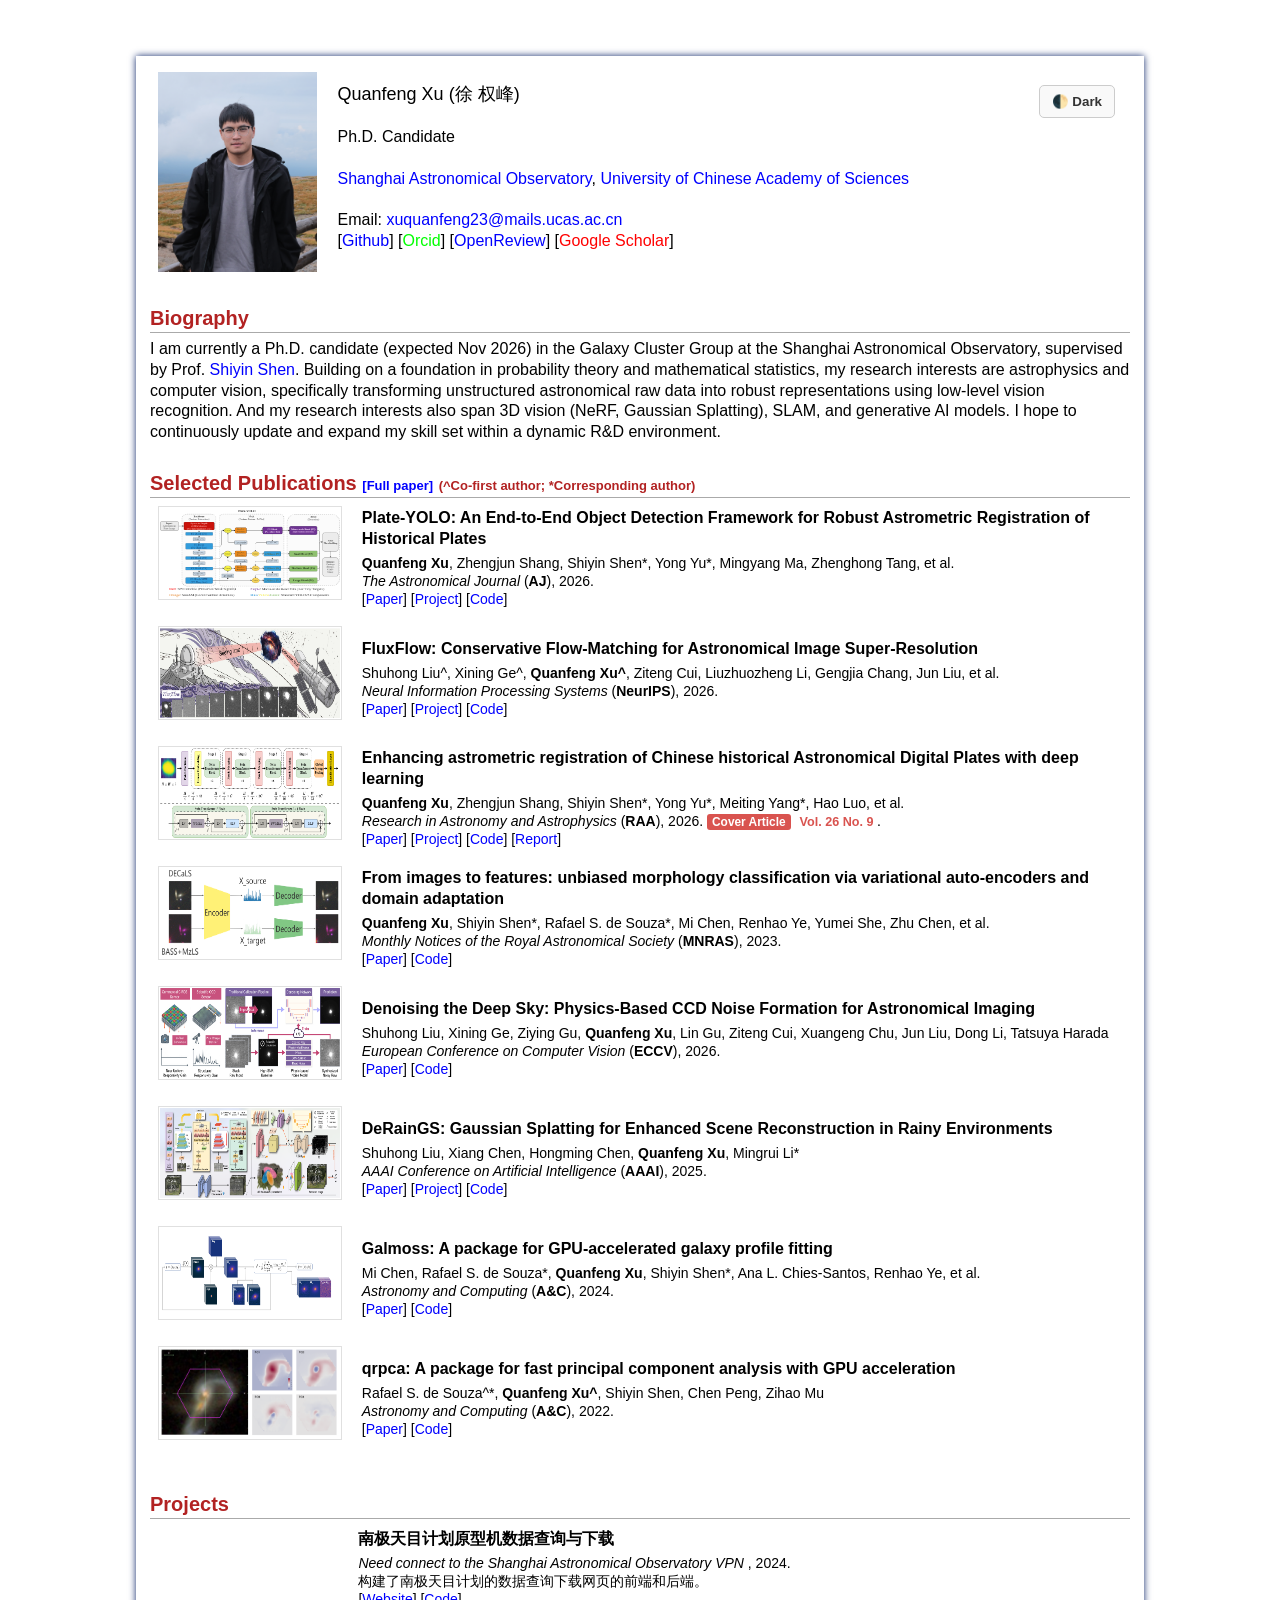
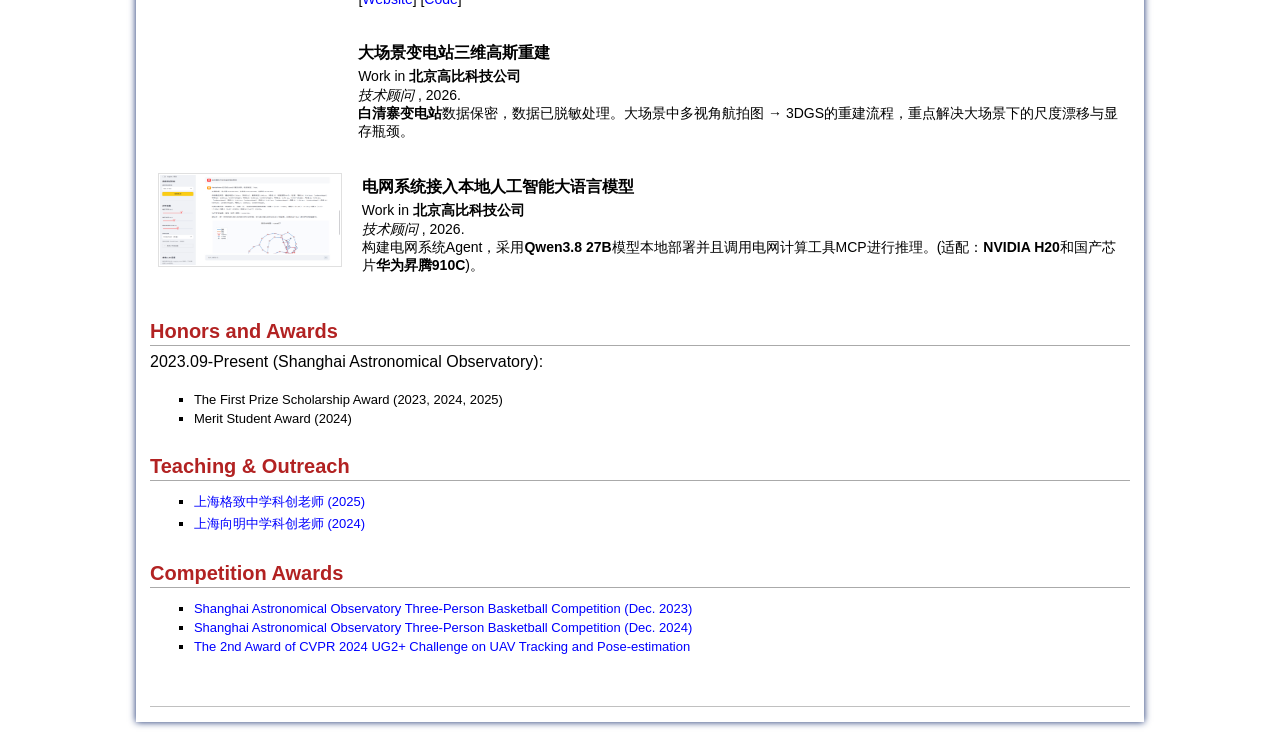
==== index.html @ 3c936a5b "Update index.html" ====
<!DOCTYPE html PUBLIC "-//W3C//DTD XHTML 1.1//EN" "http://www.w3.org/TR/xhtml11/DTD/xhtml11.dtd">
<html xmlns="http://www.w3.org/1999/xhtml" xml:lang="en">
<head>
<meta name="generator" content="jemdoc, see http://jemdoc.jaboc.net/" />
<meta http-equiv="Content-Type" content="text/html;charset=utf-8" />
<link rel="stylesheet" href="jemdoc.css" type="text/css" />

<title>Quanfeng Xu - Homepage</title>

</head>
<body>
<a id="home" class="anchor"></a>
<div id="container"> 
<div class="container">
<div class="table-wrapper">
<button id="theme-toggle" class="theme-btn">🌓 Dark</button>
<table class="imgtable">
<tr>
<td> <a href="./"><img src="./figs/xuquanfeng.jpg" alt="" height="200px" /></a>&nbsp;</td>
<td align="left">
<p>
<font size="4">Quanfeng Xu (徐 权峰)</font><br />
<br />
Ph.D. Candidate<br />
<br />
<a href="http://www.shao.ac.cn/" target="_blank">Shanghai Astronomical Observatory</a>, <a href="https://english.ucas.ac.cn/" target="_blank">University of Chinese Academy of Sciences</a><br />
<br />
Email: <a href="mailto:xuquanfeng23@mails.ucas.ac.cn">xuquanfeng23@mails.ucas.ac.cn</a>
<br />
[<a href="https://github.com/xuquanfeng" target="_blank">Github</a>]
[<a class="p2" href="https://orcid.org/0000-0002-9572-6212" target="_blank">Orcid</a>]
[<a href="https://openreview.net/profile?id=%7EQuanfeng_Xu1" target="_blank">OpenReview</a>]
[<a class="p1" href="https://scholar.google.com/citations?hl=en&user=d8b75N8AAAAJ" target="_blank">Google Scholar</a>]
</p>
</td>
</tr></table>
</div>

<h2>Biography</h2>
<p> I am currently a Ph.D. candidate (expected Nov 2026) in the Galaxy Cluster Group at the Shanghai Astronomical Observatory, 
    supervised by Prof. <a href="http://202.127.29.3/~shen/wiki/index.php/About_Me" target="_blank">Shiyin Shen</a>.
    <!-- I received my M.S. degree from College of Probability theory and mathematical statistics, Yunnan Minzu University, in 2023. -->
    <!-- Before that, I received my Bachelor degree from the College of Mathematics and applied mathematics, Zhejiang International Studies University, -->
    <!-- in 2020.  -->
    Building on a foundation in probability theory and mathematical statistics, my research interests are astrophysics and computer vision, 
    specifically transforming unstructured astronomical raw data into robust representations using low-level vision recognition. 
    And my research interests also span 3D vision (NeRF, Gaussian Splatting), SLAM, and generative AI models. 
    I hope to continuously update and expand my skill set within a dynamic R&D environment.
  </p>

<!-- Project -->
<a id="publications" class="anchor"></a>

<!-- <h2>Selected Publications -->
<h2>Selected Publications
    <font style="color:Black" size="2"><a href="https://orcid.org/0000-0002-9572-6212">[Full paper]</a></font>
    <font size="2">(^Co-first author; *Corresponding author)</font>
</h2>

<table class="imgtable">

<tr>
<td><img class="proj_thumb" src="./figs/AJ_Plates_2026.png" alt="" height="90px" width="180px" />&nbsp;</td>
<td>
<p class="pub_title">Plate-YOLO: An End-to-End Object Detection Framework for Robust Astrometric Registration of Historical Plates</p>
<p class="pub_author"><b>Quanfeng Xu</b>, Zhengjun Shang, Shiyin Shen*, Yong Yu*, Mingyang Ma, Zhenghong Tang, et al.<br>
<i>The Astronomical Journal</i> (<b>AJ</b>), 2026.<br>
[<a href="https://arxiv.org/abs/2610.25677" target="_blank">Paper</a>]
[<a href="https://xuquanfeng.github.io/Plate-YOLO/" target="_blank">Project</a>]
[<a href= "https://github.com/xuquanfeng/Plate_YOLO" target="_blank">Code</a>]
</p> </td>
</tr>

<tr>
<td><img class="proj_thumb" src="./figs/2026_Nips_FluxFlow.jpg" alt="" height="90px" width="180px" />&nbsp;</td>
<td>
<p class="pub_title">FluxFlow: Conservative Flow-Matching for Astronomical Image Super-Resolution</p>
<p class="pub_author">Shuhong Liu^, Xining Ge^, <b>Quanfeng Xu^</b>, Ziteng Cui, Liuzhuozheng Li, Gengjia Chang, Jun Liu, et al.<br>
<i>Neural Information Processing Systems </i>(<b>NeurIPS</b>), 2026.<br>
[<a href="http://arxiv.org/abs/2605.03749" target="_blank">Paper</a>]
[<a href="https://i2wm.github.io/fluxflow/" target="_blank">Project</a>]
[<a href="https://github.com/I2WM/FluxFlow" target="_blank">Code</a>]
</p> </td>
</tr>

<tr>
<td><img class="proj_thumb" src="./figs/RAA_Plates_2026.png" alt="" height="90px" width="180px" />&nbsp;</td>
<td>
<p class="pub_title">Enhancing astrometric registration of Chinese historical Astronomical Digital Plates with deep learning</p>
<p class="pub_author"><b>Quanfeng Xu</b>, Zhengjun Shang, Shiyin Shen*, Yong Yu*, Meiting Yang*, Hao Luo, et al.<br>
<i>Research in Astronomy and Astrophysics</i> (<b>RAA</b>), 2026.
<span style="background-color: #d9534f; color: #ffffff; padding: 1px 5px; border-radius: 3px; font-size: 0.85em; font-weight: bold; margin: 0 5px 0 0;">Cover Article</span> <span style="color: #d9534f; font-weight: bold; font-size: 0.9em;">Vol. 26 No. 9 </span>.<br>
[<a href="https://doi.org/10.1088/1674-4527/ae5f6a" target="_blank">Paper</a>]
[<a href="https://xuquanfeng.github.io/AI_Plate/" target="_blank">Project</a>]
[<a href= "https://github.com/xuquanfeng/Classification_Plate" target="_blank">Code</a>]
[<a href= "https://mp.weixin.qq.com/s/RQTmfDMoxmHiUNL55r5iyg?scene=1" target="_blank">Report</a>]
</p> </td>
</tr>

<tr>
<td><img class="proj_thumb" src="./figs/MNRAS_VAE_2023.png" alt="" height="90px" width="180px"/>&nbsp;</td>
<td>
<p class="pub_title">From images to features: unbiased morphology classification via variational auto-encoders and domain adaptation </p>
<p class="pub_author"><b>Quanfeng Xu</b>, Shiyin Shen*, Rafael S. de Souza*, Mi Chen, Renhao Ye, Yumei She, Zhu Chen, et al.<br>
    <i>Monthly Notices of the Royal Astronomical Society </i>(<b>MNRAS</b>), 2023.<br>
[<a href= "https://doi.org/10.1093/mnras/stad3181" target="_blank">Paper</a>] 
[<a href= "https://github.com/xuquanfeng/Galaxy_VAE" target="_blank">Code</a>] 
</p> </td>
</tr>

<tr>
<td><img class="proj_thumb" src="./figs/2026_ECCV_Denoising.png" alt="" height="90px" width="180px" />&nbsp;</td>
<td>
<p class="pub_title">Denoising the Deep Sky: Physics-Based CCD Noise Formation for Astronomical Imaging</p>
<p class="pub_author">Shuhong Liu, Xining Ge, Ziying Gu, <b>Quanfeng Xu</b>, Lin Gu, Ziteng Cui, Xuangeng Chu, Jun Liu, Dong Li, Tatsuya Harada<br>
<i>European Conference on Computer Vision </i>(<b>ECCV</b>), 2026.<br>
[<a href="http://doi.org/10.1007/978-3-032-37324-3_30" target="_blank">Paper</a>]
[<a href= "https://github.com/ShuhongLL/Denoising-Deep-Sky" target="_blank">Code</a>]
</p> </td>
</tr>

<tr>
<td><img class="proj_thumb" src="./figs/DerainGS.png" alt="" height="90px" width="180px" />&nbsp;</td>
<td>
<p class="pub_title">DeRainGS: Gaussian Splatting for Enhanced Scene Reconstruction in Rainy Environments</p>
<p class="pub_author">Shuhong Liu, Xiang Chen, Hongming Chen, <b>Quanfeng Xu</b>, Mingrui Li*<br>
<i>AAAI Conference on Artificial Intelligence</i> (<b>AAAI</b>), 2025.<br>
[<a href="https://doi.org/10.1609/aaai.v39i5.32592" target="_blank">Paper</a>]
[<a href="https://deraings.github.io/" target="_blank">Project</a>]
[<a href="https://github.com/ShuhongLL/DeRainGS" target="_blank">Code</a>]
</p> </td>
</tr>

<tr>
<td><img class="proj_thumb" src="./figs/GalMoss.png" alt="" height="90px" width="180px"/>&nbsp;</td>
<td>
    <p class="pub_title">Galmoss: A package for GPU-accelerated galaxy profile fitting </p>
    <p class="pub_author"> Mi Chen, Rafael S. de Souza*, <b>Quanfeng Xu</b>, Shiyin Shen*, Ana L. Chies-Santos, Renhao Ye, et al.<br>
    <i>Astronomy and Computing </i>(<b>A&C</b>), 2024.<br> 
[<a href= "https://doi.org/10.1016/j.ascom.2024.100825" target="_blank">Paper</a>] 
[<a href= "https://github.com/Chenmi0619/GALMoss" target="_blank">Code</a>] 
</p> </td>
</tr>

<tr>
<td><img class="proj_thumb" src="./figs/QRPCA_2022.png" alt="" height="90px" width="180px"/>&nbsp;</td>
<td>
<p class="pub_title">qrpca: A package for fast principal component analysis with GPU acceleration </p>
<p class="pub_author"> Rafael S. de Souza^*, <b>Quanfeng Xu^</b>, Shiyin Shen, Chen Peng, Zihao Mu<br>
    <i>Astronomy and Computing </i>(<b>A&C</b>), 2022.<br>
[<a href= "https://doi.org/10.1016/j.ascom.2022.100633" target="_blank">Paper</a>] 
[<a href= "https://github.com/xuquanfeng/qrpca" target="_blank">Code</a>] 
</p> </td>
</tr>

<!-- <tr>
<td><img class="proj_thumb" src="./figs/SPIE_2023.jpg" alt="" height="90px" width="180px"/>&nbsp;</td>
<td>
<p class="pub_title">Unsupervised multi-branch Capsule for Hyperspectral and LiDAR classification </p>
<p class="pub_author"><b>Quanfeng Xu</b>, Yi Tang*, Yumei She<br>
    <i>Ninth Symposium on Novel Photoelectronic Detection Technology and Applications </i>(<b>NDTA2022</b>,<b>SPIE</b>), 2023.<br>
[<a href= "https://doi.org/10.1117/12.2662922" target="_blank">Paper</a>] 
[Code] 
</p> </td>
</tr> -->

</table>

<h2>Projects</h2>
<table class="imgtable">

<tr>
<td>
    <video class="proj_thumb" height="90px" width="180px" autoplay loop muted playsinline>
        <source src="./figs/tianmu.mp4" type="video/mp4">
    </video>&nbsp;
    <img class="print-only" src="./figs/tianmu.png" alt="" height="90px" width="180px">
</td>
<td>
<p class="pub_title">南极天目计划原型机数据查询与下载 </p>
<p class="pub_author"> <i>Need connect to the Shanghai Astronomical Observatory VPN </i>, 2024.<br>
构建了南极天目计划的数据查询下载网页的前端和后端。<br>
[<a href= "http://202.127.24.18:3300/" target="_blank">Website</a>] 
[<a href= "https://github.com/xuquanfeng/tianmu_date_web" target="_blank">Code</a>]
</p> </td>
</tr>

</table>

<table class="imgtable">
<tr>
<td>
    <video class="proj_thumb" height="90px" width="180px" autoplay loop muted playsinline>
        <source src="./figs/bai.mp4" type="video/mp4">
    </video>&nbsp;
    <img class="print-only" src="./figs/bai.png" alt="" height="90px" width="180px">
</td>
<td>
    <p class="pub_title"> 大场景变电站三维高斯重建</p>
    <p class="pub_author"> Work in <b>北京高比科技公司</b><br>
    <i>技术顾问 </i>, 2026.<br>
    <b>白清寨变电站</b>数据保密，数据已脱敏处理。大场景中多视角航拍图 → 3DGS的重建流程，重点解决大场景下的尺度漂移与显存瓶颈。
    </p> 
</td>
</tr>
</table>

<table class="imgtable">
<tr>
<td><img class="proj_thumb" src="./figs/dianwang.png" alt="" height="90px" width="180px"/>&nbsp;</td>
<td>
    <p class="pub_title"> 电网系统接入本地人工智能大语言模型 </p>
    <p class="pub_author"> Work in <b>北京高比科技公司</b><br>
    <i>技术顾问 </i>, 2026.<br>
    构建电网系统Agent，采用<b>Qwen3.8 27B</b>模型本地部署并且调用电网计算工具MCP进行推理。(适配：<b>NVIDIA H20</b>和国产芯片<b>华为昇腾910C</b>)。
    </p> 
</td>
</tr>
</table>

<!-- Services -->
<a id="Honor" class="anchor"></a>
<h2>Honors and Awards</h2>

<p>2023.09-Present (Shanghai Astronomical Observatory): </p>
<font size="2"> 
<ul>
<li>The First Prize Scholarship Award (2023, 2024, 2025)</li>
<li>Merit Student Award (2024)</li>
</ul>

</font>

<!-- <p>2020.09-2023.06 (Yunnan Minzu University): </p>
<font size="2"> 
<ul>
<li>The First Prize Scholarship Award (Sep. 2021)</li>
</ul>
</font> -->

<h2>Teaching & Outreach</h2>
<font size="2">
<ul>
<li><a href= "https://raw.githubusercontent.com/xuquanfeng/xuquanfeng.github.io/refs/heads/main/figs/2025_kechuang.png" target="_blank">上海格致中学科创老师 (2025)</a></li>
<li><a href= "https://raw.githubusercontent.com/xuquanfeng/xuquanfeng.github.io/refs/heads/main/figs/2024_kechuang.png" target="_blank">上海向明中学科创老师 (2024)</a></li>
</ul>
</font>

<h2>Competition Awards</h2>
<font size="2">
<ul>
<li><a href= "https://shao.cas.cn/gh/ghxw/202508/t20250811_7902722.html" target="_blank">Shanghai Astronomical Observatory Three-Person Basketball Competition (Dec. 2023)</a></li>
<li><a href= "https://shao.cas.cn/gh/jcdt/202507/t20250729_7898549.html" target="_blank">Shanghai Astronomical Observatory Three-Person Basketball Competition (Dec. 2024)</a></li>
<li><a href="https://raw.githubusercontent.com/xuquanfeng/xuquanfeng.github.io/refs/heads/main/figs/24t5_2nd.png" target="_blank"> The 2nd Award of CVPR 2024 UG2+ Challenge on UAV Tracking and Pose-estimation </a></li>
</ul>
</font>

<div id="footer">
</div>
<script>
  const toggleBtn = document.getElementById('theme-toggle');
  const body = document.body;

  // 1. 页面加载时，检查本地存储中的主题偏好
  const currentTheme = localStorage.getItem('theme');
  if (currentTheme === 'dark') {
    body.classList.add('dark-mode');
    toggleBtn.textContent = '☀️ Light';
  }

  // 2. 按钮点击事件
  toggleBtn.addEventListener('click', function() {
    body.classList.toggle('dark-mode');
    let theme = 'light';
    
    // 如果当前是黑夜模式
    if (body.classList.contains('dark-mode')) {
      theme = 'dark';
      toggleBtn.textContent = '☀️ Light';
    } else {
      toggleBtn.textContent = '🌓 Dark';
    }
    
    // 3. 保存用户的偏好
    localStorage.setItem('theme', theme);
  });
</script>
</body>
</html>
---- jemdoc.css ----
/* Default css file for jemdoc. */

/* Menu */

.menu {
	background-color: rgb(250,0,255);
	/* background-color: #224b8d;*/
    left: 0;
    top: 0;
    width: 100%;
	padding: 12px 0px;
	text-align: center;
	position: fixed;
	z-index: 100;
	width: 100%
}

.menu a {
	font-size: 110%;
	/*font-weight: bolder;*/
	padding: 0.25ex 1.5ex;
	color: rgb(240,240,240);
	text-decoration: none;
	transition: .2s;
}

.menu a:link {
	color: rgb(140,140,140);
	/*color: #9e9e9e;*/
}

.menu a:visited {
	color: rgb(140,140,240);
	/*color: #9e9e9e;*/
}

.menu a:hover, .menu a:active {
    color: rgb(160,160,160);
    /*color: #ffffff;*/
	text-decoration: none;
}

/* container */

.container {
	width: 980px;
	min-height: 1000px;
	max-height: 999999px; /* prevents font boosting */
	margin: 56px auto 20px; /* top right bottom left */
	box-shadow: 0 0 7px #122b6d; /*527bbd;*/
	text-align: left;
	background: #fff;
	padding: 14px 14px 14px 14px; /* top right bottom left */
	z-index: 1;
}

a.anchor {
	display: block; 
	position: relative; 
	top: -38px; 
	visibility: hidden;
}


/* From jemdoc */

table#tlayout {
    border: none;
    border-collapse: separate;
    background: white;
}

body {
	background: white;
	font-family: Arial, Times New Roman;
	padding-bottom: 8px;
	margin: 0;
}

#layout-menu {
	background: #f6f6f6;
	border: 1px solid #dddddd;
	padding-top: 0.5em;
	padding-left: 8px;
	padding-right: 8px;
	font-size: 1.0em;
	width: auto;
	white-space: nowrap;
    text-align: left;
    vertical-align: top;
}

#layout-menu td {
	background: #f4f4f4;
    vertical-align: top;
}

#layout-content {
	padding-top: 0.0em;
	padding-left: 1.0em;
	padding-right: 1.0em;
    border: none;
    background: white;
    text-align: left;
    vertical-align: top;
}

#layout-menu a {
	line-height: 1.5em;
	margin-left: 0.5em;
}

tt {
    background: #ffffdd;
}

pre, tt {
	font-size: 90%;
	font-family: monaco, monospace;
}

a, a > tt {
	color: rgb(0,0,255);
	text-decoration: none;
}

a.p1 {
	color: rgb(255 0 0);
	text-decoration: none;
}

a.p2 {
	color: rgb(0 255 0);
	text-decoration: none;
}

a:hover {
	border-bottom: 1px gray dotted;
}

#layout-menu a.current:link, #layout-menu a.current:visited {
	color: #022b6d;
	border-bottom: 1px gray solid;
}
#layout-menu a:link, #layout-menu a:visited, #layout-menu a:hover {
	/* color: #527bbd; */
	color: #022b8d;
	text-decoration: none;
}
#layout-menu a:hover {
	text-decoration: none;
}

div.menu-category {
	border-bottom: 1px solid gray;
	margin-top: 0.8em;
	padding-top: 0.2em;
	padding-bottom: 0.1em;
	font-weight: bold;
}

div.menu-item {
	padding-left: 16px;
	text-indent: -16px;
}

div#toptitle {
	padding-bottom: 0.2em;
	margin-bottom: 1.5em;
	border-bottom: 3px double gray;
}

/* Reduce space if we begin the page with a title. */
div#toptitle + h2, div#toptitle + h3 {
	margin-top: -0.7em;
}

div#subtitle {
	margin-top: 0.0em;
	margin-bottom: 0.0em;
	padding-top: 0em;
	padding-bottom: 0.1em;
}

em {
	font-style: italic;
}

strong {
	font-weight: bold;
}


h1, h2, h3 {
	/* color: #527bbd; */
	color: rgb(178 34 34);	
	margin-top: 0.7em;
	margin-bottom: 0.3em;
	padding-bottom: 0.2em;
	line-height: 1.0;
	padding-top: 0.5em;
	border-bottom: 1px solid #aaaaaa;
}

h1 {
	font-size: 165%;
}

h2 {
	padding-top: 0.8em;
	font-size: 125%;
}

h2 + h3 {
    padding-top: 0.2em;
}

h3 {
	font-size: 110%;
	border-bottom: none;
}

p {
	width: 100%;
	margin-top: 0.0em;
	margin-bottom: 0.8em;
	padding: 0;
	line-height: 1.3;	
}

pre {
	padding: 0;
	margin: 0;
}

div#footer {
	font-size: small;
	border-top: 1px solid #c0c0c0;
	padding-top: 0.1em;
	margin-top: 4.0em;
	color: #c0c0c0;
}

div#footer a {
	color: #80a0b0;
}

div#footer-text {
	float: left;
	padding-bottom: 8px;
}

ul, ol, dl {
	margin-top: 0.2em;
	padding-top: 0.2em;
	margin-bottom: 0.8em;
}

dt {
	margin-top: 0.5em;
	margin-bottom: 0;
}

dl {
	margin-left: 20px;
}

dd {
	color: #222222;
}

dd > *:first-child {
	margin-top: 0;
}

ul {
	list-style-position: outside;
	list-style-type: square;
}

p + ul, p + ol {
	margin-top: -0.5em;
}

li {
	margin: 0.3em
}

ol {
	list-style-position: outside;
	list-style-type: decimal;
}

li p, dd p {
	margin-bottom: 0.3em;
}


ol ol {
	list-style-type: lower-alpha;
}

ol ol ol {
	list-style-type: lower-roman;
}

p + div.codeblock {
	margin-top: -0.6em;
}

div.codeblock, div.infoblock {
	margin-right: 0%;
	margin-top: 1.2em;
	margin-bottom: 1.3em;
}

div.blocktitle {
	font-weight: bold;
	color: #cd7b62;
	margin-top: 1.2em;
	margin-bottom: 0.1em;
}

div.blockcontent {
	border: 1px solid silver;
	padding: 0.3em 0.5em;
}

div.infoblock > div.blockcontent {
	background: #ffffee;
}

div.blockcontent p + ul, div.blockcontent p + ol {
	margin-top: 0.4em;
}

div.infoblock p {
	margin-bottom: 0em;
}

div.infoblock li p, div.infoblock dd p {
	margin-bottom: 0.5em;
}

div.infoblock p + p {
	margin-top: 0.8em;
}

div.codeblock > div.blockcontent {
	background: #f6f6f6;
}

span.pycommand {
	color: #000070;
}

span.statement {
	color: #008800;
}
span.builtin {
	color: #000088;
}
span.special {
	color: #990000;
}
span.operator {
	color: #880000;
}
span.error {
	color: #aa0000;
}
span.comment, span.comment > *, span.string, span.string > * {
	color: #606060;
}

@media print {
	#layout-menu { display: none; }
}

#fwtitle {
	margin: 2px;
}

#fwtitle #toptitle {
	padding-left: 0.5em;
	margin-bottom: 0.5em;
}

#layout-content h1:first-child, #layout-content h2:first-child, #layout-content h3:first-child {
	margin-top: -0.7em;
}

div#toptitle h1, #layout-content div#toptitle h1 {
	margin-bottom: 0.0em;
	padding-bottom: 0.1em;
	padding-top: 0;
	margin-top: 0.5em;
	border-bottom: none;
}

img.eq {
	padding: 0;
	padding-left: 0.1em;
	padding-right: 0.1em;
	margin: 0;
}

img.eqwl {
	padding-left: 2em;
	padding-top: 0.6em;
	padding-bottom: 0.2em;
	margin: 0;
}

img.proj_thumb {
	width: 180px;
	border: 1px solid;
	border-color: #e0e0e0;
	padding: 1px;
}

table {
    border: 2px solid black;
    border-collapse: collapse;
}

td {
    padding: 2px;
    padding-left: 0.5em;
    padding-right: 0.5em;
    text-align: center;
    border: 1px solid gray;
}

table + table {
    margin-top: 1em;
}

tr.heading {
    font-weight: bold;
    border-bottom: 2px solid black;
}

img {
    border: none;
}

table.imgtable, table.imgtable td {
    border: none;
    text-align: left;
}

table.imgtable {
    position: relative; 
}

/* Publication */
p.pub_title {
	font-size: 16px;
	font-weight: bold;
	margin-bottom: 4px;
}

p.pub_author{
	font-size: 14px	
}

p.pub_link{
	font-size: 14px	
}

/* 按钮的基本样式 */
.theme-btn {
position: fixed;
top: 20px;
right: 20px;
padding: 8px 12px;
cursor: pointer;
border-radius: 5px;
border: 1px solid #ccc;
background-color: #f9f9f9;
color: #333;
font-weight: bold;
z-index: 1000;
transition: all 0.3s ease;
}

/* 黑夜模式的全局样式 */
body.dark-mode {
background-color: #1a1a1a;
color: #e0e0e0;
}

/* 调整黑夜模式下的链接颜色，浅蓝色更清晰 */
body.dark-mode a {
color: #66b2ff; 
}

/* 覆盖你原本写死的 Black 字体颜色 */
body.dark-mode font[style*="color:Black"] {
color: #e0e0e0 !important;
}

/* 如果 container 或表格有白底，也需要将其变暗 */
body.dark-mode #container, 
body.dark-mode .container {
background-color: #1a1a1a;
}

/* 调整黑夜模式下按钮的样式 */
body.dark-mode .theme-btn {
background-color: #333;
color: #f9f9f9;
border-color: #555;
}

.table-wrapper {
    position: relative;
    width: 100%;
}
/* 修改后的按钮样式 */
.theme-btn {
    position: absolute; /* 这里是关键，把 fixed 改成 absolute */
    top: 15px;          /* 距离表格顶部 15px */
    right: 15px;        /* 距离表格右侧 15px */
    padding: 8px 12px;
    cursor: pointer;
    border-radius: 5px;
    border: 1px solid #ccc;
    background-color: #f9f9f9;
    color: #333;
    font-weight: bold;
    z-index: 1000;
    transition: all 0.3s ease;
}

@media print {
  @page { size: A4; margin: 12mm 14mm; }
  #theme-toggle, .theme-btn { display: none !important; }
  .proj_thumb { width: 78px; height: auto; }   /* 或 display:none 更省纸 */
  table.imgtable tr { break-inside: avoid; page-break-inside: avoid; }
  h2 { break-after: avoid; page-break-after: avoid; }
  a { color: #000 !important; text-decoration: none !important; }
  body { font-size: 10pt; line-height: 1.35; }
}

@media print {
  .container { width: auto; margin: 0; box-shadow: none; }
}
.print-only { display: none; }
@media print { video { display: none !important; } .print-only { display: inline-block; } }
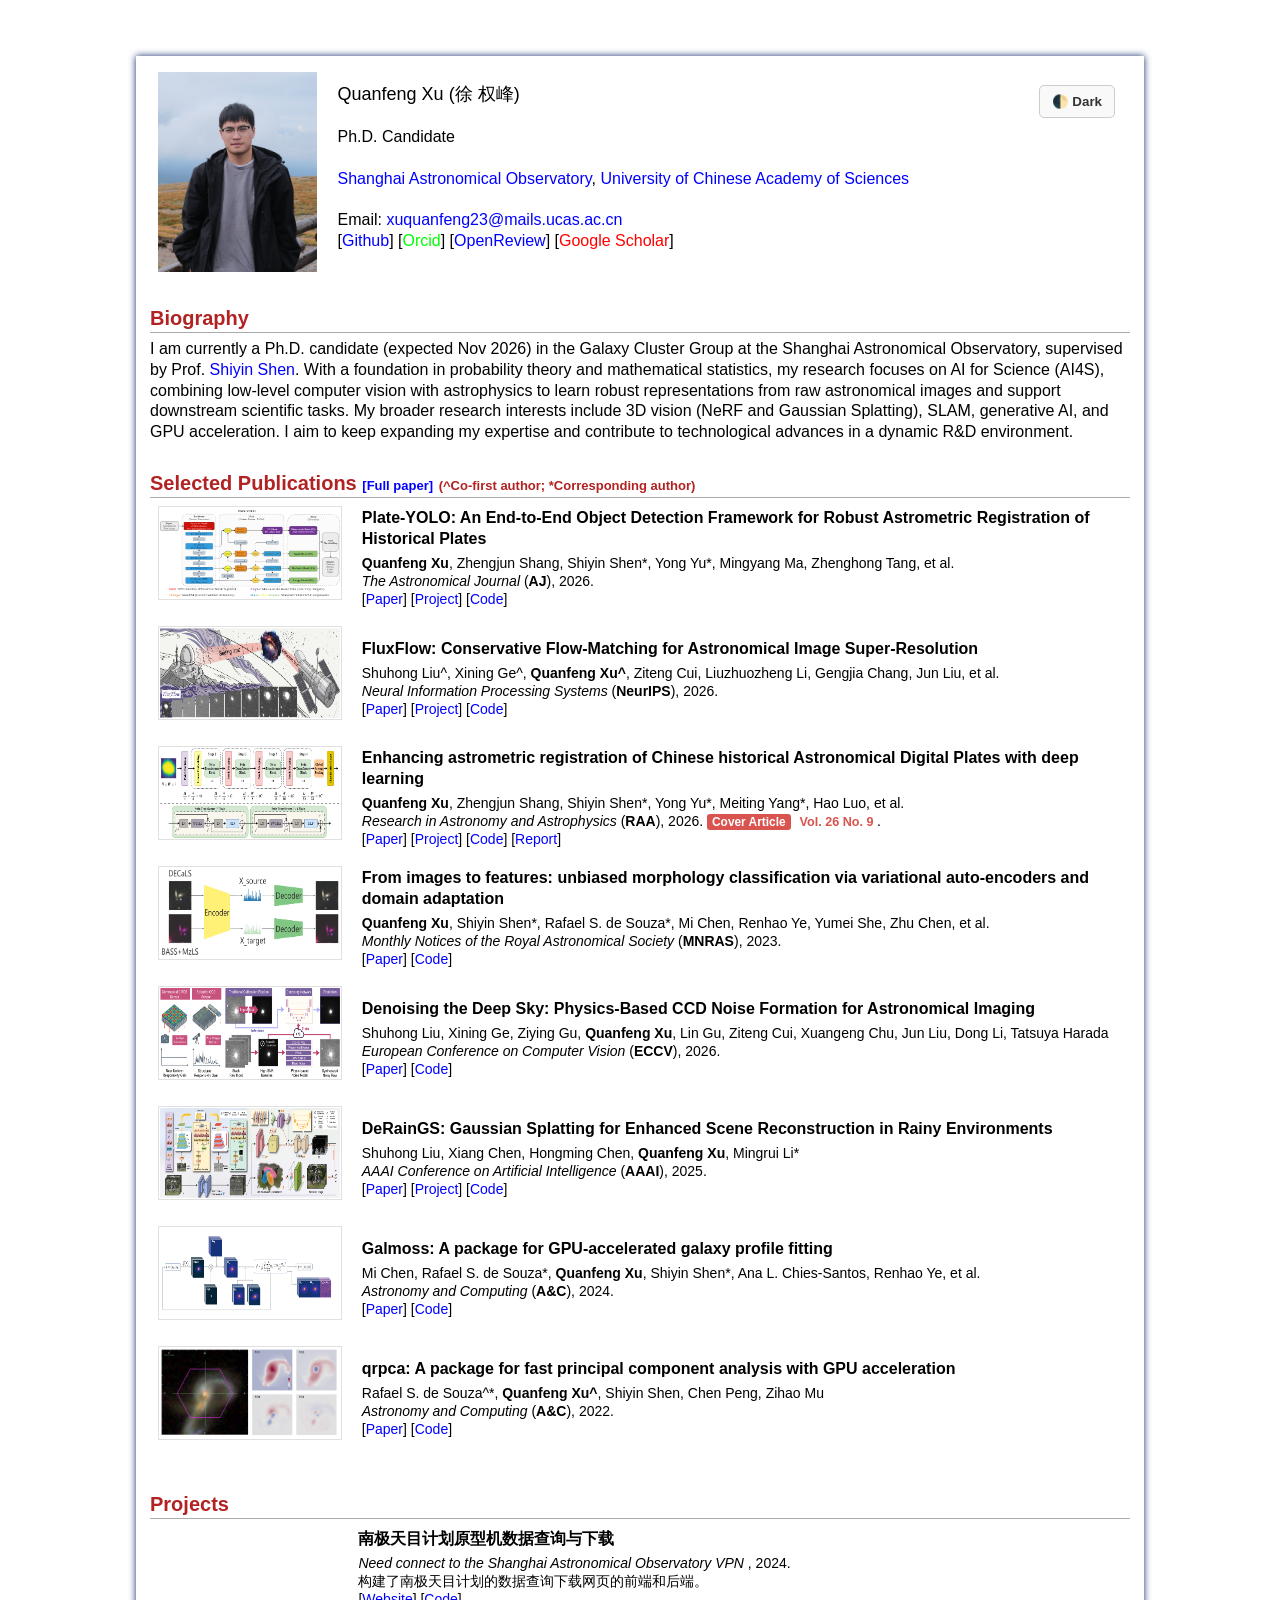
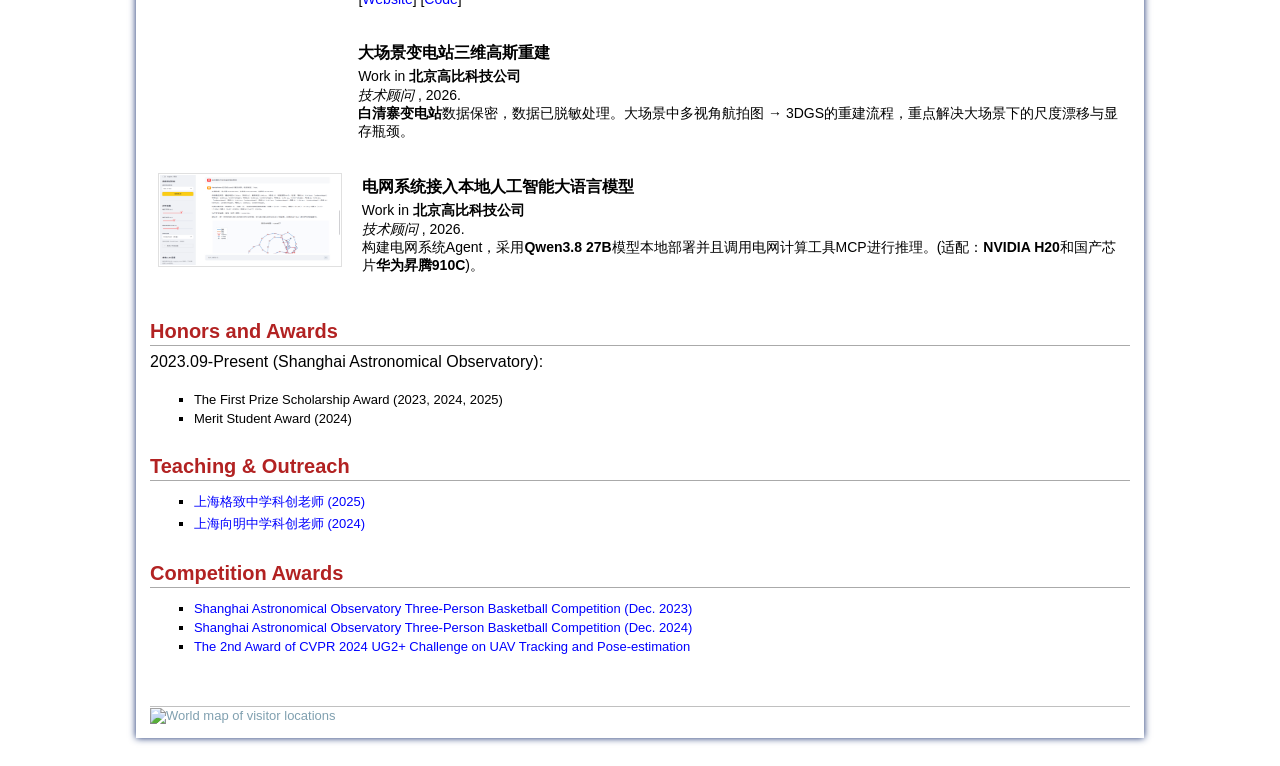
==== commit df451505: "Update index.html" ====
--- a/index.html
+++ b/index.html
@@ -42,10 +42,10 @@
     <!-- I received my M.S. degree from College of Probability theory and mathematical statistics, Yunnan Minzu University, in 2023. -->
     <!-- Before that, I received my Bachelor degree from the College of Mathematics and applied mathematics, Zhejiang International Studies University, -->
     <!-- in 2020.  -->
-    Building on a foundation in probability theory and mathematical statistics, my research interests are astrophysics and computer vision, 
-    specifically transforming unstructured astronomical raw data into robust representations using low-level vision recognition. 
-    And my research interests also span 3D vision (NeRF, Gaussian Splatting), SLAM, and generative AI models. 
-    I hope to continuously update and expand my skill set within a dynamic R&D environment.
+    With a foundation in probability theory and mathematical statistics, my research focuses on AI for Science (AI4S), 
+    combining low-level computer vision with astrophysics to learn robust representations from raw astronomical images and support downstream scientific tasks. 
+    My broader research interests include 3D vision (NeRF and Gaussian Splatting), SLAM, generative AI, and GPU acceleration. 
+    I aim to keep expanding my expertise and contribute to technological advances in a dynamic R&D environment.
   </p>
 
 <!-- Project -->
@@ -256,6 +256,9 @@
 </font>
 
 <div id="footer">
+  <a class="visitor-map" href="https://mapmyvisitors.com/web/1c9fo" title="Visit tracker">
+    <img src="https://mapmyvisitors.com/map.png?d=5BMIKYfxVPC0J1y3N9fSyaJbKntAn-pCJTj1SdyXto4&amp;cl=ffffff&amp;co=77bbcc&amp;w=500&amp;t=n" alt="World map of visitor locations" />
+  </a>
 </div>
 <script>
   const toggleBtn = document.getElementById('theme-toggle');
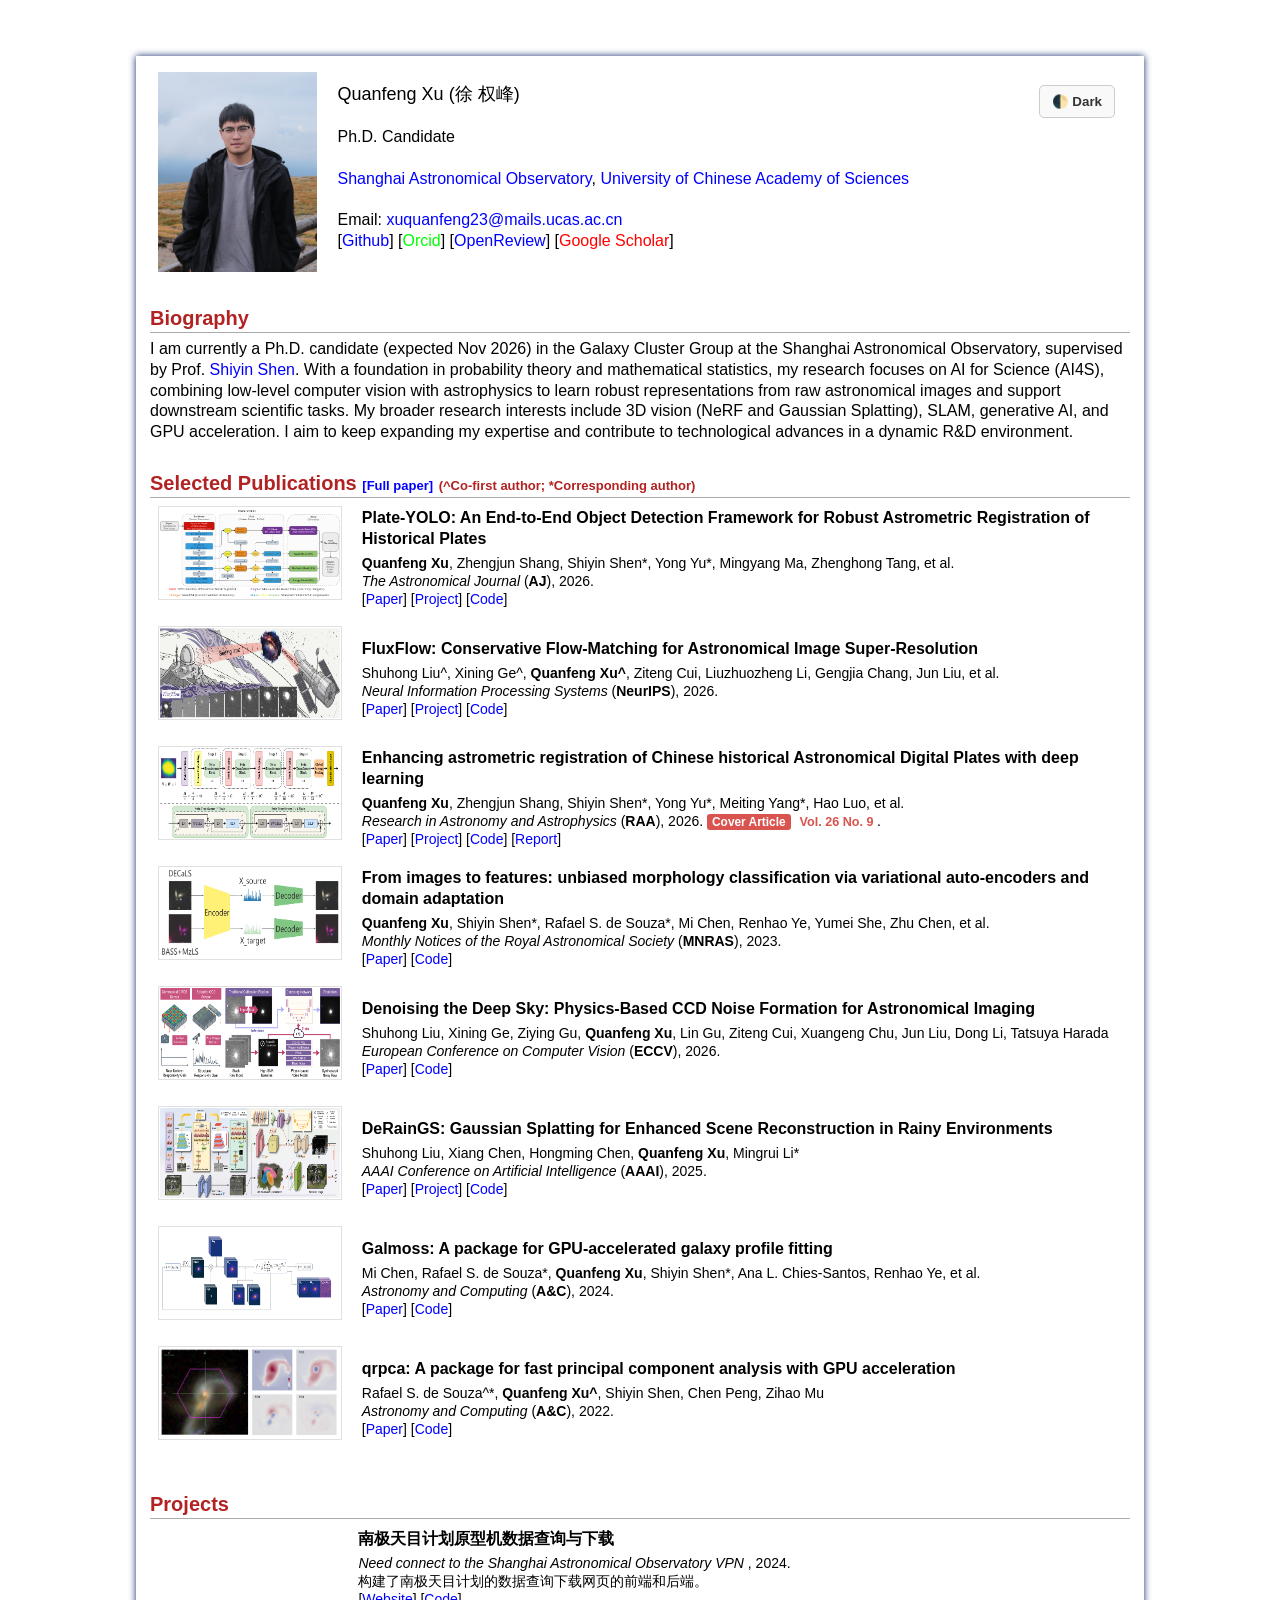
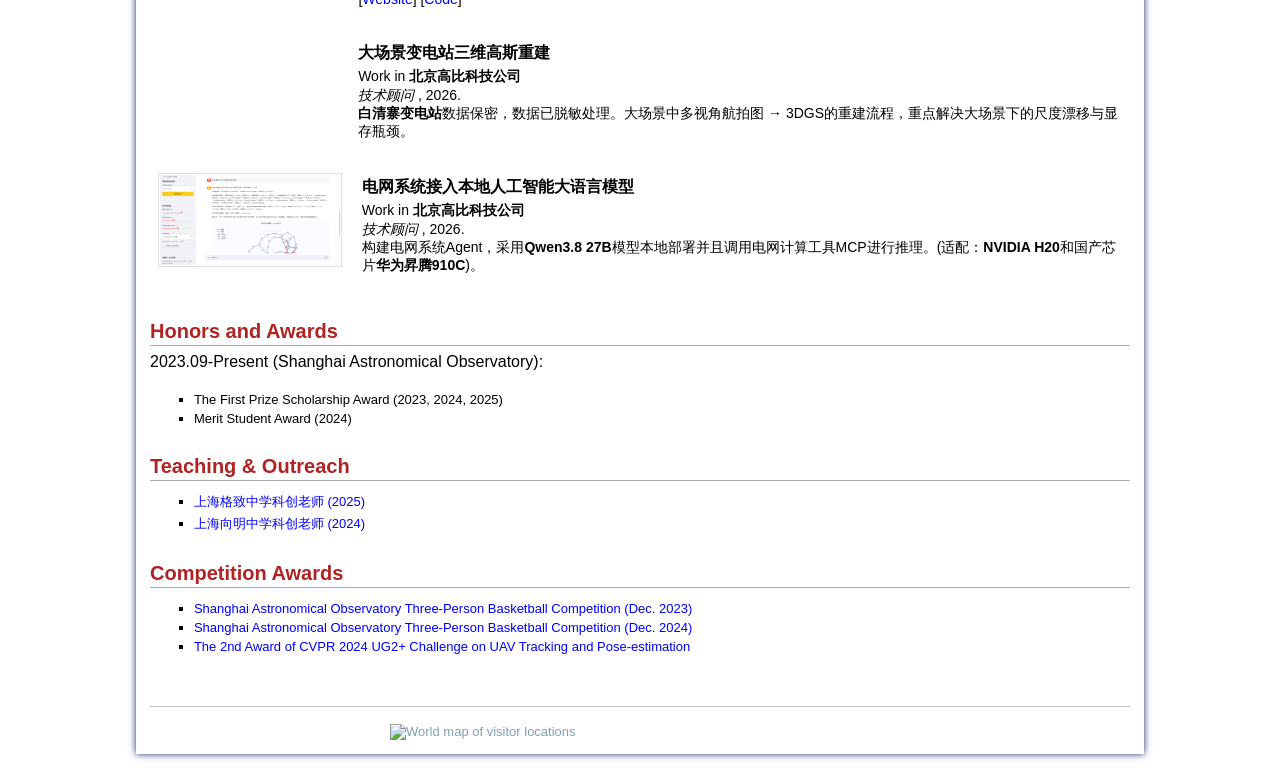
==== commit 2aa61c2b: "Update index.html" ====
--- a/index.html
+++ b/index.html
@@ -4,6 +4,21 @@
 <meta name="generator" content="jemdoc, see http://jemdoc.jaboc.net/" />
 <meta http-equiv="Content-Type" content="text/html;charset=utf-8" />
 <link rel="stylesheet" href="jemdoc.css" type="text/css" />
+<style type="text/css">
+  .visitor-map {
+    display: block;
+    max-width: 500px;
+    margin: 16px auto 0;
+  }
+  .visitor-map img {
+    display: block;
+    width: 100%;
+    height: auto;
+  }
+  @media print {
+    .visitor-map { display: none; }
+  }
+</style>
 
 <title>Quanfeng Xu - Homepage</title>
 
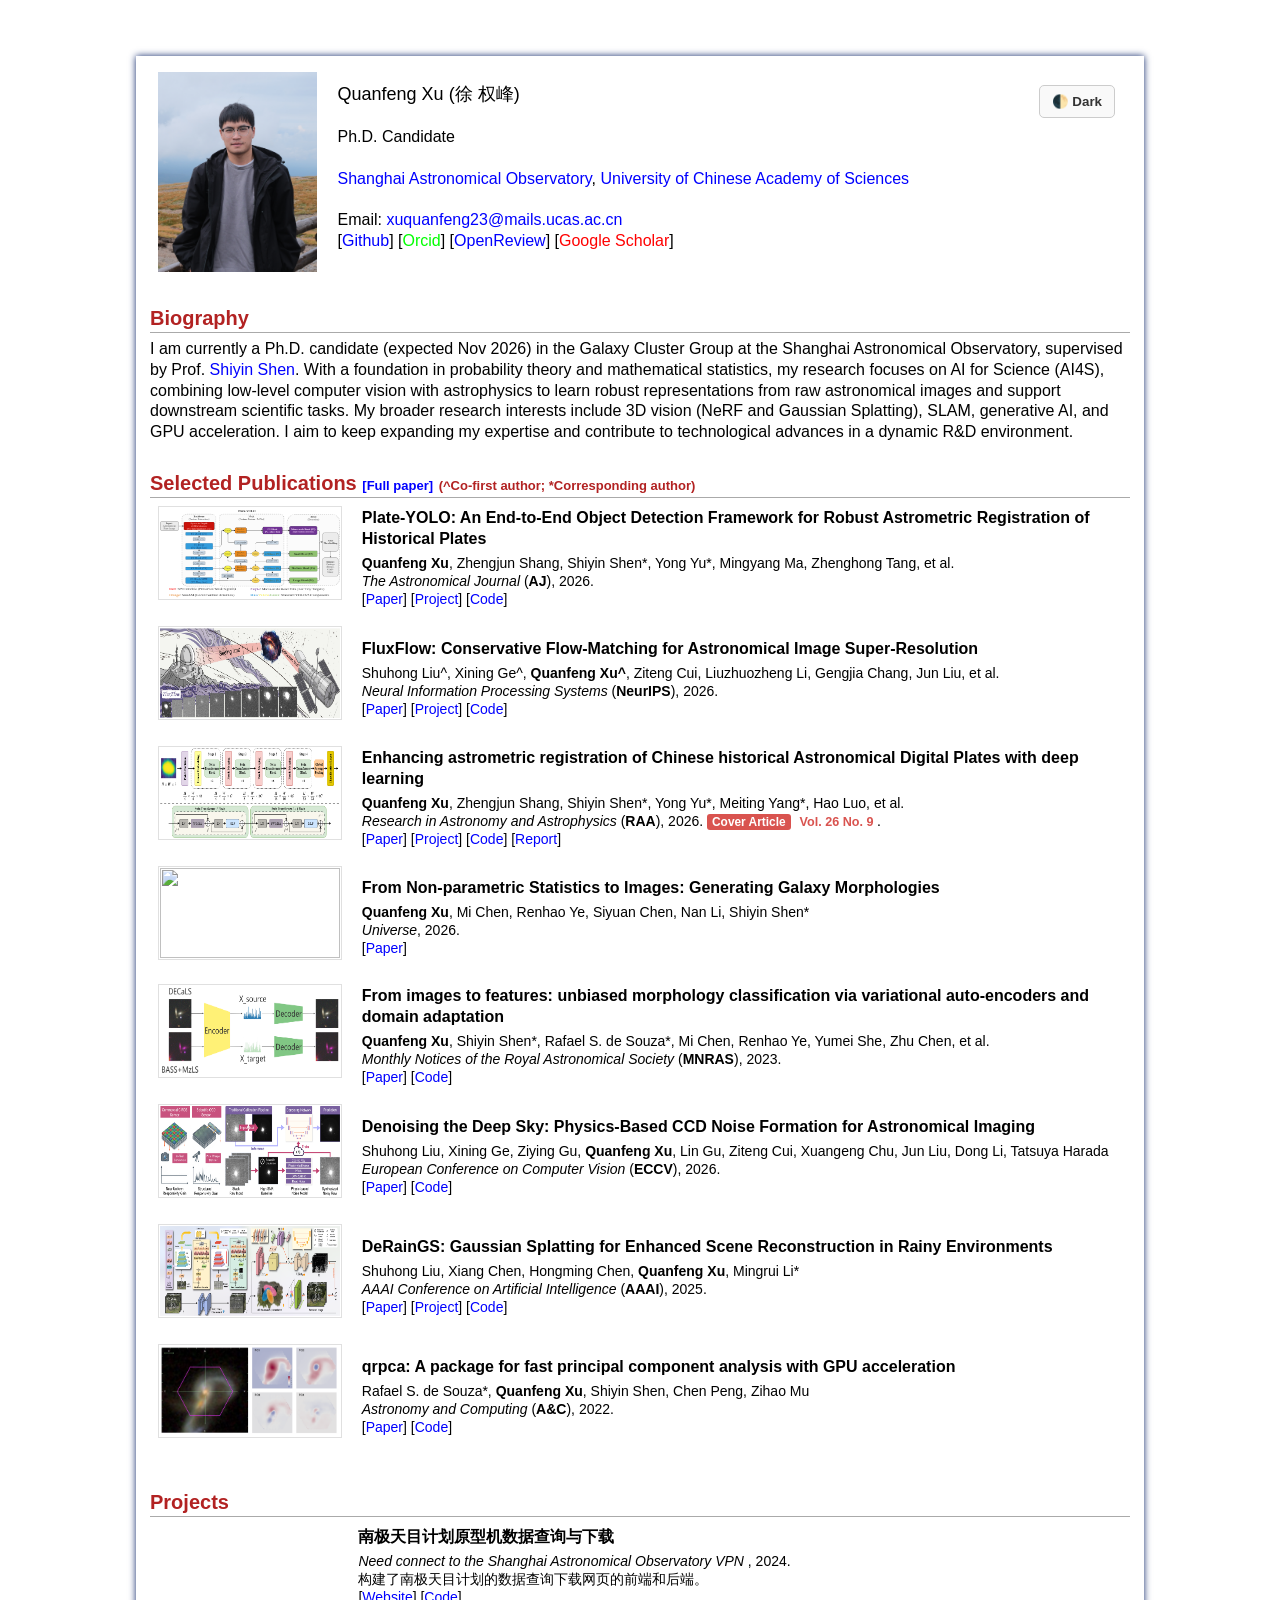
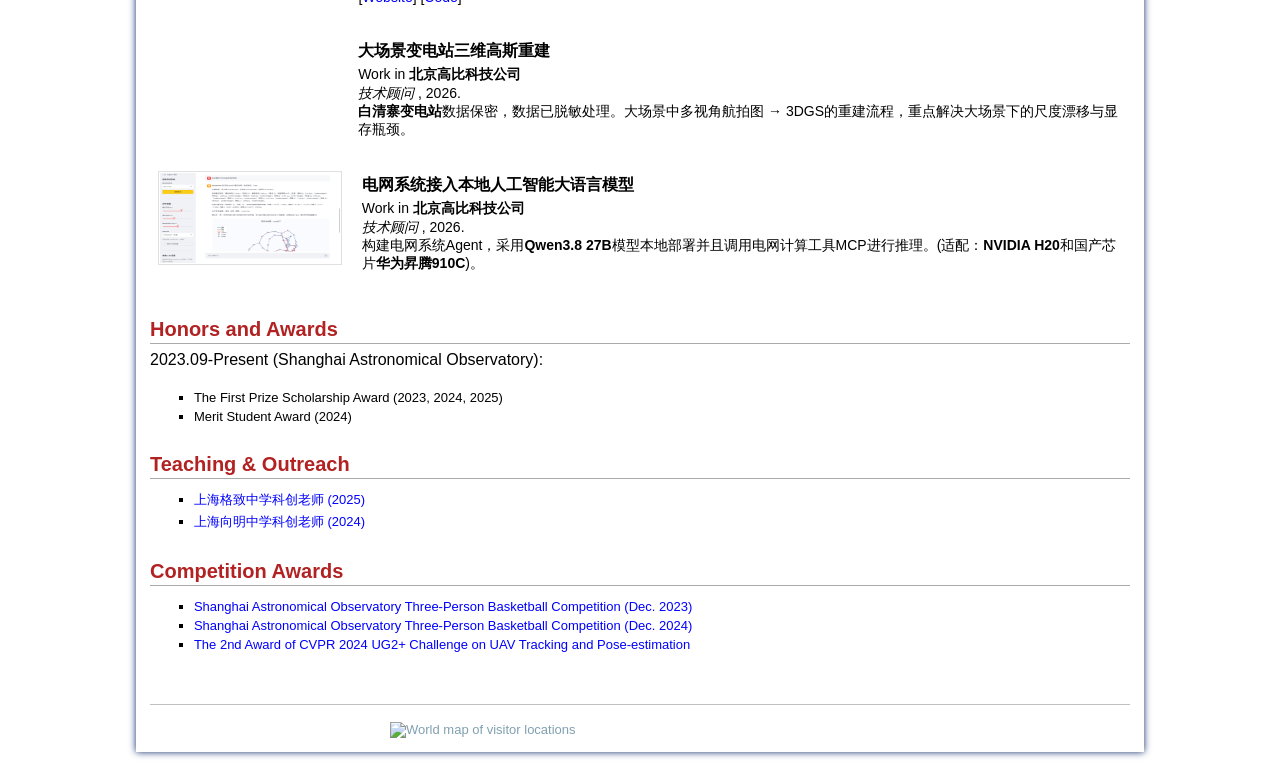
==== commit 27d71230: "Update index.html" ====
--- a/index.html
+++ b/index.html
@@ -113,6 +113,16 @@
 </tr>
 
 <tr>
+<td><img class="proj_thumb" src="./figs/Flow_VAE.png" alt="" height="90px" width="180px" />&nbsp;</td>
+<td>
+<p class="pub_title">From Non-parametric Statistics to Images: Generating Galaxy Morphologies</p>
+<p class="pub_author"><b>Quanfeng Xu</b>, Mi Chen, Renhao Ye, Siyuan Chen, Nan Li, Shiyin Shen*<br>
+<i>Universe</i>, 2026.<br>
+[<a href="https://arxiv.org/abs/2610.25677" target="_blank">Paper</a>]
+</p> </td>
+</tr>
+
+<tr>
 <td><img class="proj_thumb" src="./figs/MNRAS_VAE_2023.png" alt="" height="90px" width="180px"/>&nbsp;</td>
 <td>
 <p class="pub_title">From images to features: unbiased morphology classification via variational auto-encoders and domain adaptation </p>
@@ -146,7 +156,7 @@
 </p> </td>
 </tr>
 
-<tr>
+<!-- <tr>
 <td><img class="proj_thumb" src="./figs/GalMoss.png" alt="" height="90px" width="180px"/>&nbsp;</td>
 <td>
     <p class="pub_title">Galmoss: A package for GPU-accelerated galaxy profile fitting </p>
@@ -155,13 +165,13 @@
 [<a href= "https://doi.org/10.1016/j.ascom.2024.100825" target="_blank">Paper</a>] 
 [<a href= "https://github.com/Chenmi0619/GALMoss" target="_blank">Code</a>] 
 </p> </td>
-</tr>
+</tr> -->
 
 <tr>
 <td><img class="proj_thumb" src="./figs/QRPCA_2022.png" alt="" height="90px" width="180px"/>&nbsp;</td>
 <td>
 <p class="pub_title">qrpca: A package for fast principal component analysis with GPU acceleration </p>
-<p class="pub_author"> Rafael S. de Souza^*, <b>Quanfeng Xu^</b>, Shiyin Shen, Chen Peng, Zihao Mu<br>
+<p class="pub_author"> Rafael S. de Souza*, <b>Quanfeng Xu</b>, Shiyin Shen, Chen Peng, Zihao Mu<br>
     <i>Astronomy and Computing </i>(<b>A&C</b>), 2022.<br>
 [<a href= "https://doi.org/10.1016/j.ascom.2022.100633" target="_blank">Paper</a>] 
 [<a href= "https://github.com/xuquanfeng/qrpca" target="_blank">Code</a>] 
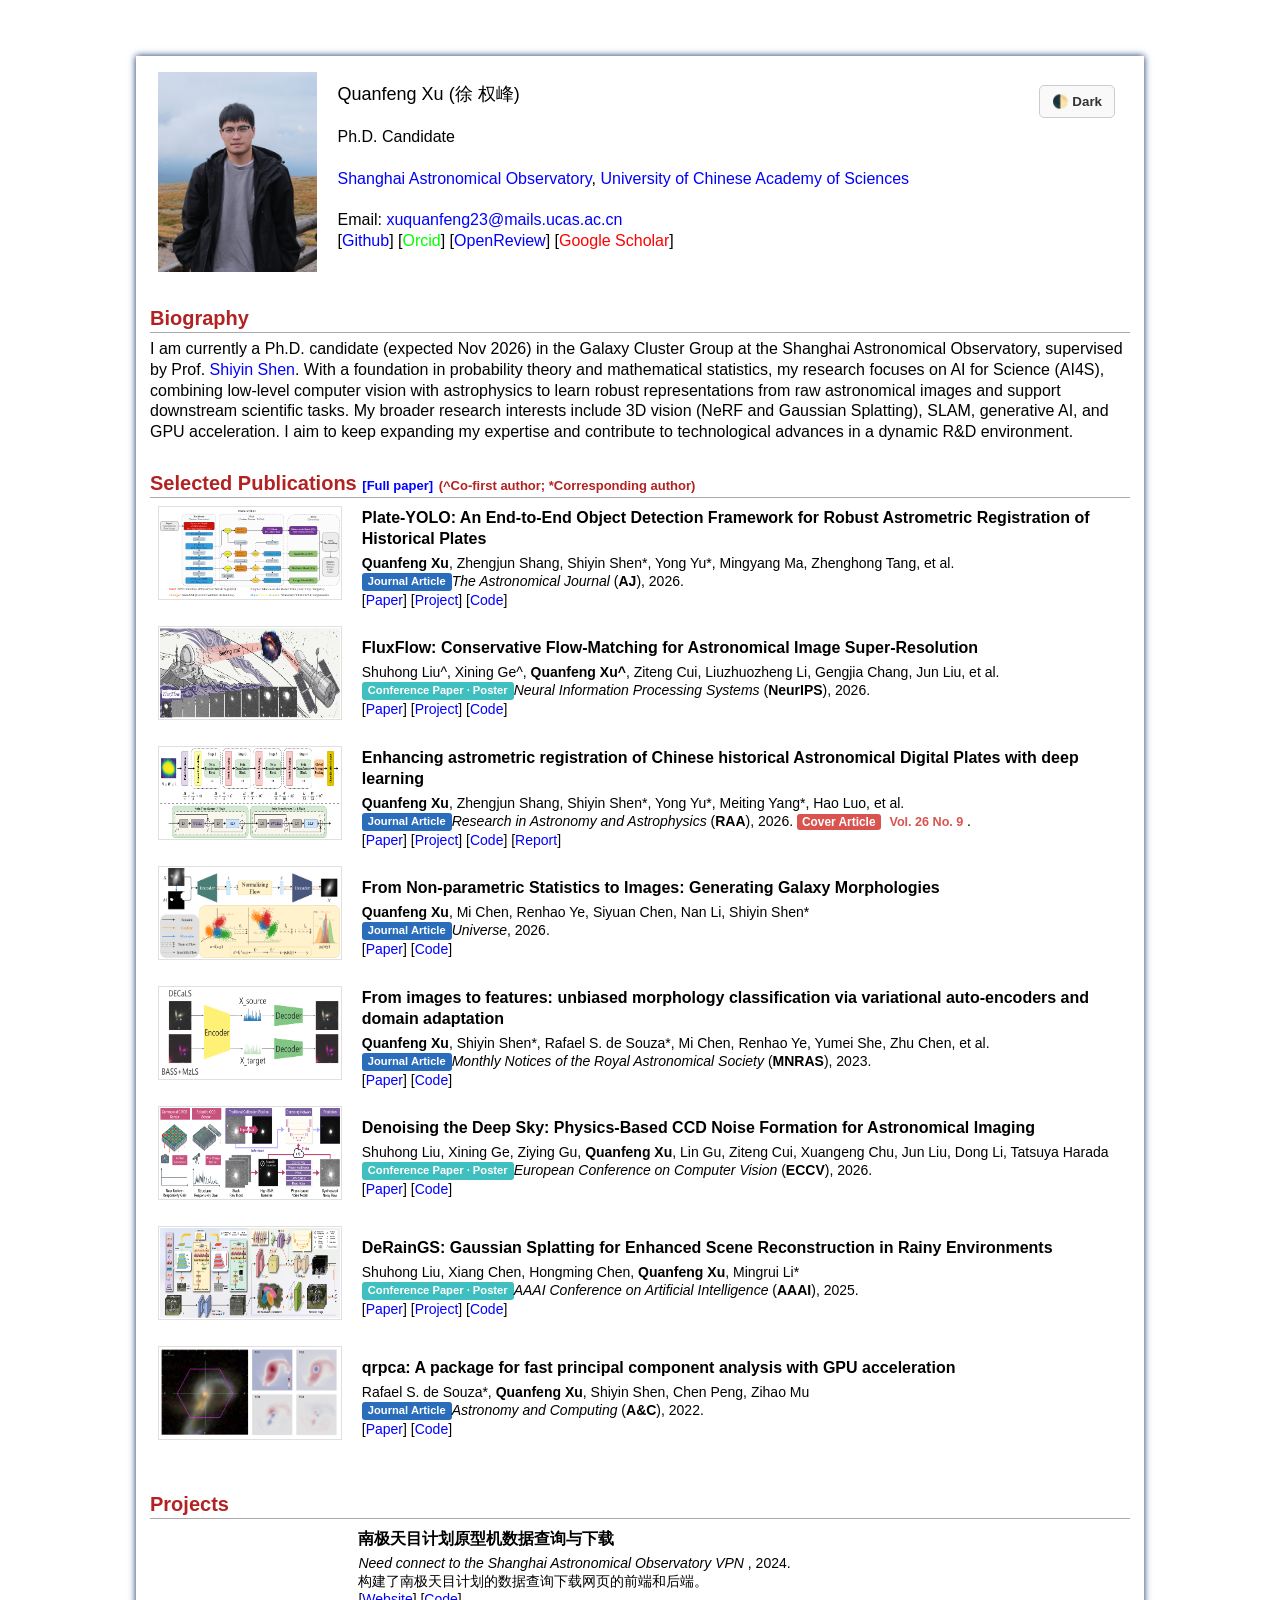
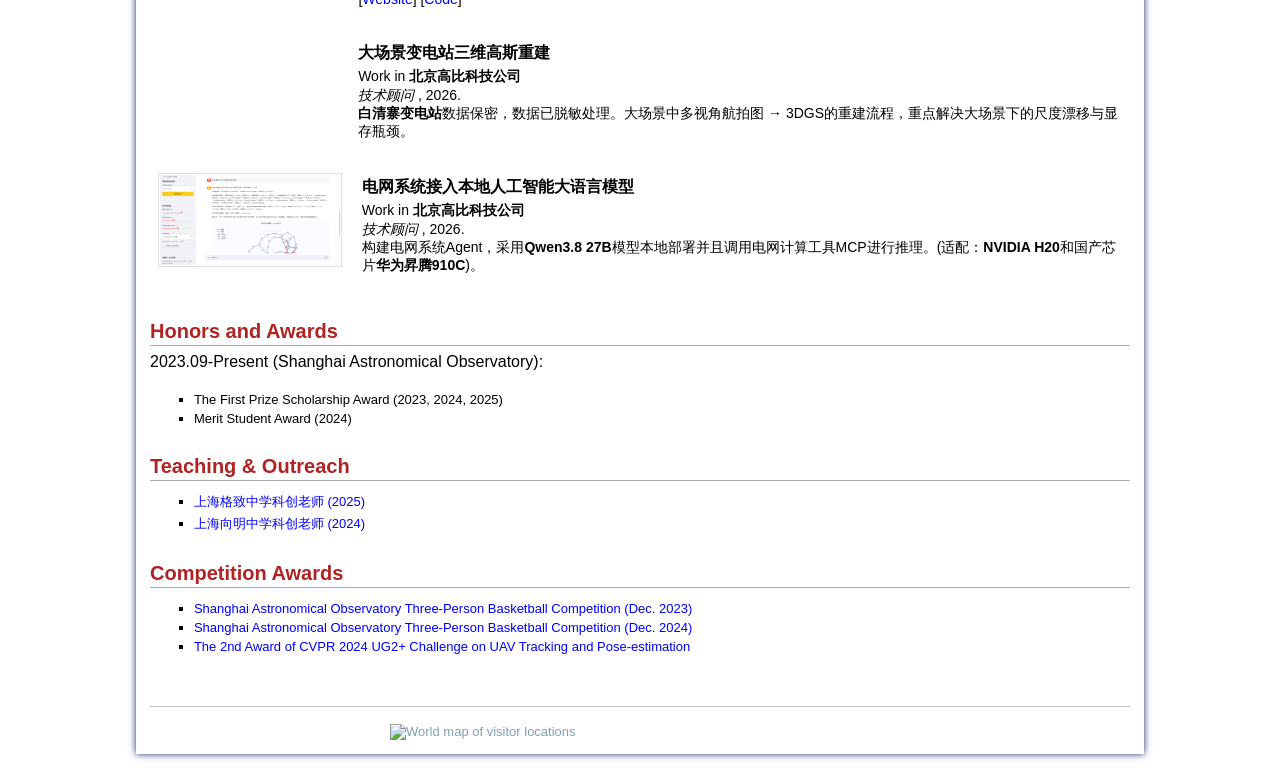
==== commit fad7c09b: "Update index.html" ====
--- a/index.html
+++ b/index.html
@@ -15,6 +15,22 @@
     width: 100%;
     height: auto;
   }
+  .pub-badge {
+    display: inline-block;
+    padding: 1px 6px;
+    border-radius: 3px;
+    font-size: 0.8em;
+    font-style: normal;
+    font-weight: bold;
+    line-height: 1.4;
+    color: #ffffff;
+    vertical-align: 1px;
+  }
+  .pub-badge-journal { background-color: #2a6ebb; }
+  .pub-badge-conf { background-color: #3fbfbf; }
+  body.dark-mode .pub-badge-journal { background-color: #3f8ad9; }
+  body.dark-mode .pub-badge-conf { background-color: #6ca2e0; }
+
   @media print {
     .visitor-map { display: none; }
   }
@@ -79,8 +95,8 @@
 <td>
 <p class="pub_title">Plate-YOLO: An End-to-End Object Detection Framework for Robust Astrometric Registration of Historical Plates</p>
 <p class="pub_author"><b>Quanfeng Xu</b>, Zhengjun Shang, Shiyin Shen*, Yong Yu*, Mingyang Ma, Zhenghong Tang, et al.<br>
-<i>The Astronomical Journal</i> (<b>AJ</b>), 2026.<br>
-[<a href="https://arxiv.org/abs/2610.25677" target="_blank">Paper</a>]
+<span class="pub-badge pub-badge-journal">Journal Article</span><i>The Astronomical Journal</i> (<b>AJ</b>), 2026.<br>
+[<a href="https://doi.org/10.3847/1538-3881/aebbbe" target="_blank">Paper</a>]
 [<a href="https://xuquanfeng.github.io/Plate-YOLO/" target="_blank">Project</a>]
 [<a href= "https://github.com/xuquanfeng/Plate_YOLO" target="_blank">Code</a>]
 </p> </td>
@@ -91,7 +107,7 @@
 <td>
 <p class="pub_title">FluxFlow: Conservative Flow-Matching for Astronomical Image Super-Resolution</p>
 <p class="pub_author">Shuhong Liu^, Xining Ge^, <b>Quanfeng Xu^</b>, Ziteng Cui, Liuzhuozheng Li, Gengjia Chang, Jun Liu, et al.<br>
-<i>Neural Information Processing Systems </i>(<b>NeurIPS</b>), 2026.<br>
+<span class="pub-badge pub-badge-conf">Conference Paper &middot; Poster</span><i>Neural Information Processing Systems </i>(<b>NeurIPS</b>), 2026.<br>
 [<a href="http://arxiv.org/abs/2605.03749" target="_blank">Paper</a>]
 [<a href="https://i2wm.github.io/fluxflow/" target="_blank">Project</a>]
 [<a href="https://github.com/I2WM/FluxFlow" target="_blank">Code</a>]
@@ -103,7 +119,7 @@
 <td>
 <p class="pub_title">Enhancing astrometric registration of Chinese historical Astronomical Digital Plates with deep learning</p>
 <p class="pub_author"><b>Quanfeng Xu</b>, Zhengjun Shang, Shiyin Shen*, Yong Yu*, Meiting Yang*, Hao Luo, et al.<br>
-<i>Research in Astronomy and Astrophysics</i> (<b>RAA</b>), 2026.
+<span class="pub-badge pub-badge-journal">Journal Article</span><i>Research in Astronomy and Astrophysics</i> (<b>RAA</b>), 2026.
 <span style="background-color: #d9534f; color: #ffffff; padding: 1px 5px; border-radius: 3px; font-size: 0.85em; font-weight: bold; margin: 0 5px 0 0;">Cover Article</span> <span style="color: #d9534f; font-weight: bold; font-size: 0.9em;">Vol. 26 No. 9 </span>.<br>
 [<a href="https://doi.org/10.1088/1674-4527/ae5f6a" target="_blank">Paper</a>]
 [<a href="https://xuquanfeng.github.io/AI_Plate/" target="_blank">Project</a>]
@@ -117,8 +133,9 @@
 <td>
 <p class="pub_title">From Non-parametric Statistics to Images: Generating Galaxy Morphologies</p>
 <p class="pub_author"><b>Quanfeng Xu</b>, Mi Chen, Renhao Ye, Siyuan Chen, Nan Li, Shiyin Shen*<br>
-<i>Universe</i>, 2026.<br>
+<span class="pub-badge pub-badge-journal">Journal Article</span><i>Universe</i>, 2026.<br>
 [<a href="https://arxiv.org/abs/2610.25677" target="_blank">Paper</a>]
+[<a href= "https://github.com/xuquanfeng/Galaxy_Flow_VAE" target="_blank">Code</a>]
 </p> </td>
 </tr>
 
@@ -127,7 +144,7 @@
 <td>
 <p class="pub_title">From images to features: unbiased morphology classification via variational auto-encoders and domain adaptation </p>
 <p class="pub_author"><b>Quanfeng Xu</b>, Shiyin Shen*, Rafael S. de Souza*, Mi Chen, Renhao Ye, Yumei She, Zhu Chen, et al.<br>
-    <i>Monthly Notices of the Royal Astronomical Society </i>(<b>MNRAS</b>), 2023.<br>
+<span class="pub-badge pub-badge-journal">Journal Article</span><i>Monthly Notices of the Royal Astronomical Society </i>(<b>MNRAS</b>), 2023.<br>
 [<a href= "https://doi.org/10.1093/mnras/stad3181" target="_blank">Paper</a>] 
 [<a href= "https://github.com/xuquanfeng/Galaxy_VAE" target="_blank">Code</a>] 
 </p> </td>
@@ -138,7 +155,7 @@
 <td>
 <p class="pub_title">Denoising the Deep Sky: Physics-Based CCD Noise Formation for Astronomical Imaging</p>
 <p class="pub_author">Shuhong Liu, Xining Ge, Ziying Gu, <b>Quanfeng Xu</b>, Lin Gu, Ziteng Cui, Xuangeng Chu, Jun Liu, Dong Li, Tatsuya Harada<br>
-<i>European Conference on Computer Vision </i>(<b>ECCV</b>), 2026.<br>
+<span class="pub-badge pub-badge-conf">Conference Paper &middot; Poster</span><i>European Conference on Computer Vision </i>(<b>ECCV</b>), 2026.<br>
 [<a href="http://doi.org/10.1007/978-3-032-37324-3_30" target="_blank">Paper</a>]
 [<a href= "https://github.com/ShuhongLL/Denoising-Deep-Sky" target="_blank">Code</a>]
 </p> </td>
@@ -149,7 +166,7 @@
 <td>
 <p class="pub_title">DeRainGS: Gaussian Splatting for Enhanced Scene Reconstruction in Rainy Environments</p>
 <p class="pub_author">Shuhong Liu, Xiang Chen, Hongming Chen, <b>Quanfeng Xu</b>, Mingrui Li*<br>
-<i>AAAI Conference on Artificial Intelligence</i> (<b>AAAI</b>), 2025.<br>
+<span class="pub-badge pub-badge-conf">Conference Paper &middot; Poster</span><i>AAAI Conference on Artificial Intelligence</i> (<b>AAAI</b>), 2025.<br>
 [<a href="https://doi.org/10.1609/aaai.v39i5.32592" target="_blank">Paper</a>]
 [<a href="https://deraings.github.io/" target="_blank">Project</a>]
 [<a href="https://github.com/ShuhongLL/DeRainGS" target="_blank">Code</a>]
@@ -172,7 +189,7 @@
 <td>
 <p class="pub_title">qrpca: A package for fast principal component analysis with GPU acceleration </p>
 <p class="pub_author"> Rafael S. de Souza*, <b>Quanfeng Xu</b>, Shiyin Shen, Chen Peng, Zihao Mu<br>
-    <i>Astronomy and Computing </i>(<b>A&C</b>), 2022.<br>
+<span class="pub-badge pub-badge-journal">Journal Article</span><i>Astronomy and Computing </i>(<b>A&C</b>), 2022.<br>
 [<a href= "https://doi.org/10.1016/j.ascom.2022.100633" target="_blank">Paper</a>] 
 [<a href= "https://github.com/xuquanfeng/qrpca" target="_blank">Code</a>] 
 </p> </td>
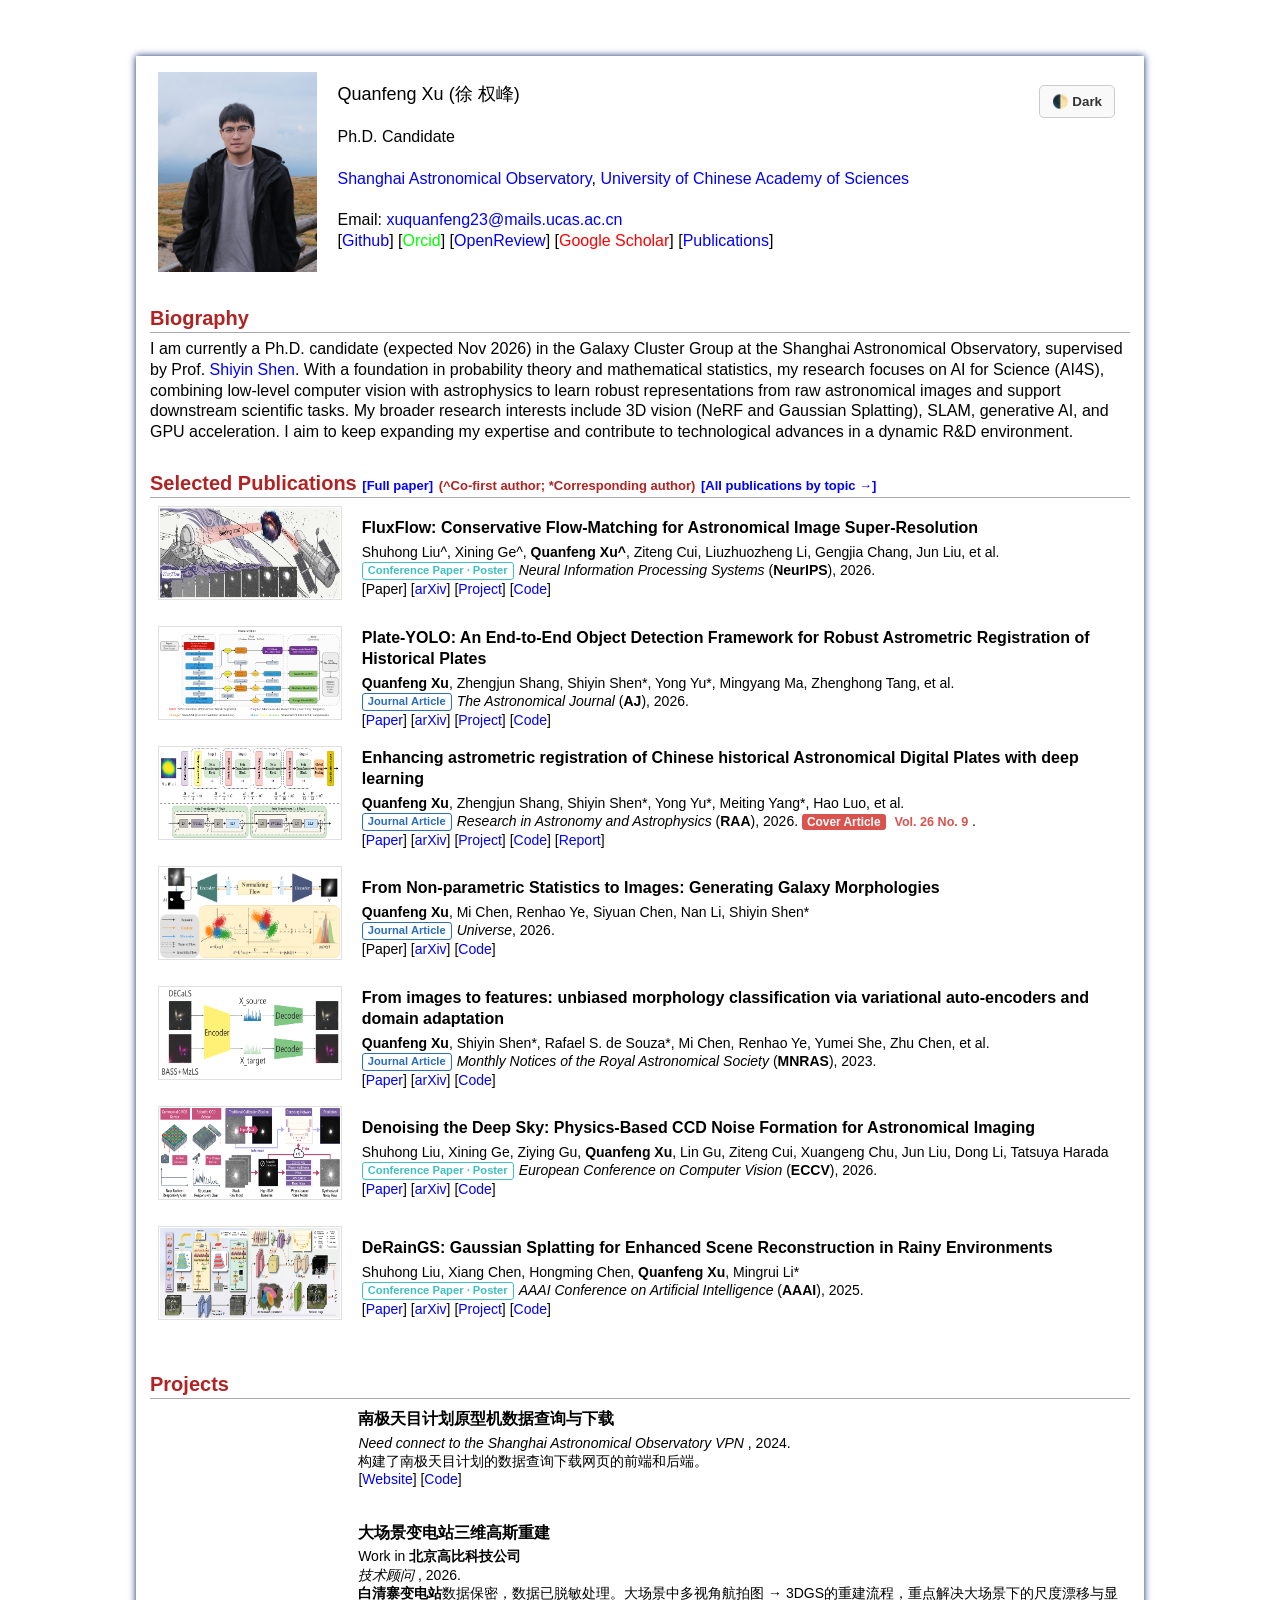
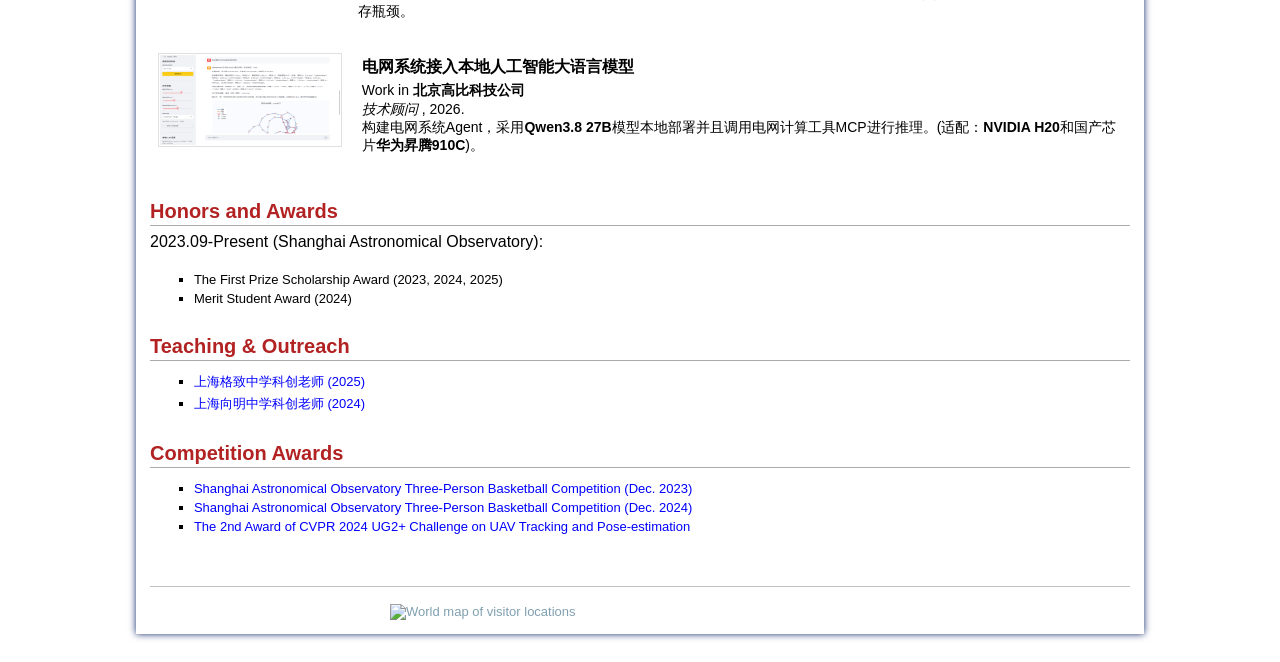
==== commit aab4410e: "Update index.html" ====
--- a/index.html
+++ b/index.html
@@ -17,19 +17,22 @@
   }
   .pub-badge {
     display: inline-block;
-    padding: 1px 6px;
+    padding: 0 5px;
+    border: 1px solid transparent;
     border-radius: 3px;
     font-size: 0.8em;
     font-style: normal;
     font-weight: bold;
     line-height: 1.4;
-    color: #ffffff;
     vertical-align: 1px;
-  }
-  .pub-badge-journal { background-color: #2a6ebb; }
-  .pub-badge-conf { background-color: #3fbfbf; }
-  body.dark-mode .pub-badge-journal { background-color: #3f8ad9; }
-  body.dark-mode .pub-badge-conf { background-color: #6ca2e0; }
+    margin-right: 5px;
+  }
+  /* Journal Article: outlined box, coloured text, no fill */
+  .pub-badge-journal { color: #2a6ebb; border-color: #2a6ebb; background-color: transparent; }
+  body.dark-mode .pub-badge-journal { color: #7fb2f0; border-color: #7fb2f0; }
+  /* Conference Paper: outlined box in the same teal, no fill */
+  .pub-badge-conf { color: #3fbfbf; border-color: #3fbfbf; background-color: transparent; }
+  body.dark-mode .pub-badge-conf { color: #8fe6e6; border-color: #8fe6e6; }
 
   @media print {
     .visitor-map { display: none; }
@@ -62,6 +65,7 @@
 [<a class="p2" href="https://orcid.org/0000-0002-9572-6212" target="_blank">Orcid</a>]
 [<a href="https://openreview.net/profile?id=%7EQuanfeng_Xu1" target="_blank">OpenReview</a>]
 [<a class="p1" href="https://scholar.google.com/citations?hl=en&user=d8b75N8AAAAJ" target="_blank">Google Scholar</a>]
+[<a href="publications.html">Publications</a>]
 </p>
 </td>
 </tr></table>
@@ -86,9 +90,23 @@
 <h2>Selected Publications
     <font style="color:Black" size="2"><a href="https://orcid.org/0000-0002-9572-6212">[Full paper]</a></font>
     <font size="2">(^Co-first author; *Corresponding author)</font>
+    <font size="2"><a href="publications.html">[All publications by topic &rarr;]</a></font>
 </h2>
 
 <table class="imgtable">
+
+<tr>
+<td><img class="proj_thumb" src="./figs/2026_Nips_FluxFlow.jpg" alt="" height="90px" width="180px" />&nbsp;</td>
+<td>
+<p class="pub_title">FluxFlow: Conservative Flow-Matching for Astronomical Image Super-Resolution</p>
+<p class="pub_author">Shuhong Liu^, Xining Ge^, <b>Quanfeng Xu^</b>, Ziteng Cui, Liuzhuozheng Li, Gengjia Chang, Jun Liu, et al.<br>
+<span class="pub-badge pub-badge-conf">Conference Paper &middot; Poster</span><i>Neural Information Processing Systems </i>(<b>NeurIPS</b>), 2026.<br>
+[Paper]
+[<a href="https://arxiv.org/abs/2605.03749" target="_blank">arXiv</a>]
+[<a href="https://i2wm.github.io/fluxflow/" target="_blank">Project</a>]
+[<a href="https://github.com/I2WM/FluxFlow" target="_blank">Code</a>]
+</p> </td>
+</tr>
 
 <tr>
 <td><img class="proj_thumb" src="./figs/AJ_Plates_2026.png" alt="" height="90px" width="180px" />&nbsp;</td>
@@ -97,20 +115,9 @@
 <p class="pub_author"><b>Quanfeng Xu</b>, Zhengjun Shang, Shiyin Shen*, Yong Yu*, Mingyang Ma, Zhenghong Tang, et al.<br>
 <span class="pub-badge pub-badge-journal">Journal Article</span><i>The Astronomical Journal</i> (<b>AJ</b>), 2026.<br>
 [<a href="https://doi.org/10.3847/1538-3881/aebbbe" target="_blank">Paper</a>]
+[<a href="https://arxiv.org/abs/2610.25677" target="_blank">arXiv</a>]
 [<a href="https://xuquanfeng.github.io/Plate-YOLO/" target="_blank">Project</a>]
-[<a href= "https://github.com/xuquanfeng/Plate_YOLO" target="_blank">Code</a>]
-</p> </td>
-</tr>
-
-<tr>
-<td><img class="proj_thumb" src="./figs/2026_Nips_FluxFlow.jpg" alt="" height="90px" width="180px" />&nbsp;</td>
-<td>
-<p class="pub_title">FluxFlow: Conservative Flow-Matching for Astronomical Image Super-Resolution</p>
-<p class="pub_author">Shuhong Liu^, Xining Ge^, <b>Quanfeng Xu^</b>, Ziteng Cui, Liuzhuozheng Li, Gengjia Chang, Jun Liu, et al.<br>
-<span class="pub-badge pub-badge-conf">Conference Paper &middot; Poster</span><i>Neural Information Processing Systems </i>(<b>NeurIPS</b>), 2026.<br>
-[<a href="http://arxiv.org/abs/2605.03749" target="_blank">Paper</a>]
-[<a href="https://i2wm.github.io/fluxflow/" target="_blank">Project</a>]
-[<a href="https://github.com/I2WM/FluxFlow" target="_blank">Code</a>]
+[<a href="https://github.com/xuquanfeng/Plate_YOLO" target="_blank">Code</a>]
 </p> </td>
 </tr>
 
@@ -122,9 +129,10 @@
 <span class="pub-badge pub-badge-journal">Journal Article</span><i>Research in Astronomy and Astrophysics</i> (<b>RAA</b>), 2026.
 <span style="background-color: #d9534f; color: #ffffff; padding: 1px 5px; border-radius: 3px; font-size: 0.85em; font-weight: bold; margin: 0 5px 0 0;">Cover Article</span> <span style="color: #d9534f; font-weight: bold; font-size: 0.9em;">Vol. 26 No. 9 </span>.<br>
 [<a href="https://doi.org/10.1088/1674-4527/ae5f6a" target="_blank">Paper</a>]
+[<a href="https://arxiv.org/abs/2604.04714" target="_blank">arXiv</a>]
 [<a href="https://xuquanfeng.github.io/AI_Plate/" target="_blank">Project</a>]
-[<a href= "https://github.com/xuquanfeng/Classification_Plate" target="_blank">Code</a>]
-[<a href= "https://mp.weixin.qq.com/s/RQTmfDMoxmHiUNL55r5iyg?scene=1" target="_blank">Report</a>]
+[<a href="https://github.com/xuquanfeng/Classification_Plate" target="_blank">Code</a>]
+[<a href="https://mp.weixin.qq.com/s/RQTmfDMoxmHiUNL55r5iyg?scene=1" target="_blank">Report</a>]
 </p> </td>
 </tr>
 
@@ -134,8 +142,9 @@
 <p class="pub_title">From Non-parametric Statistics to Images: Generating Galaxy Morphologies</p>
 <p class="pub_author"><b>Quanfeng Xu</b>, Mi Chen, Renhao Ye, Siyuan Chen, Nan Li, Shiyin Shen*<br>
 <span class="pub-badge pub-badge-journal">Journal Article</span><i>Universe</i>, 2026.<br>
-[<a href="https://arxiv.org/abs/2610.25677" target="_blank">Paper</a>]
-[<a href= "https://github.com/xuquanfeng/Galaxy_Flow_VAE" target="_blank">Code</a>]
+[Paper]
+[<a href="https://arxiv.org/abs/2611.19211" target="_blank">arXiv</a>]
+[<a href="https://github.com/xuquanfeng/Galaxy_Flow_VAE" target="_blank">Code</a>]
 </p> </td>
 </tr>
 
@@ -145,8 +154,9 @@
 <p class="pub_title">From images to features: unbiased morphology classification via variational auto-encoders and domain adaptation </p>
 <p class="pub_author"><b>Quanfeng Xu</b>, Shiyin Shen*, Rafael S. de Souza*, Mi Chen, Renhao Ye, Yumei She, Zhu Chen, et al.<br>
 <span class="pub-badge pub-badge-journal">Journal Article</span><i>Monthly Notices of the Royal Astronomical Society </i>(<b>MNRAS</b>), 2023.<br>
-[<a href= "https://doi.org/10.1093/mnras/stad3181" target="_blank">Paper</a>] 
-[<a href= "https://github.com/xuquanfeng/Galaxy_VAE" target="_blank">Code</a>] 
+[<a href="https://doi.org/10.1093/mnras/stad3181" target="_blank">Paper</a>]
+[<a href="https://arxiv.org/abs/2303.08627" target="_blank">arXiv</a>]
+[<a href="https://github.com/xuquanfeng/Galaxy_VAE" target="_blank">Code</a>] 
 </p> </td>
 </tr>
 
@@ -156,8 +166,9 @@
 <p class="pub_title">Denoising the Deep Sky: Physics-Based CCD Noise Formation for Astronomical Imaging</p>
 <p class="pub_author">Shuhong Liu, Xining Ge, Ziying Gu, <b>Quanfeng Xu</b>, Lin Gu, Ziteng Cui, Xuangeng Chu, Jun Liu, Dong Li, Tatsuya Harada<br>
 <span class="pub-badge pub-badge-conf">Conference Paper &middot; Poster</span><i>European Conference on Computer Vision </i>(<b>ECCV</b>), 2026.<br>
-[<a href="http://doi.org/10.1007/978-3-032-37324-3_30" target="_blank">Paper</a>]
-[<a href= "https://github.com/ShuhongLL/Denoising-Deep-Sky" target="_blank">Code</a>]
+[<a href="https://doi.org/10.1007/978-3-032-37324-3_30" target="_blank">Paper</a>]
+[<a href="https://arxiv.org/abs/2601.23276" target="_blank">arXiv</a>]
+[<a href="https://github.com/ShuhongLL/Denoising-Deep-Sky" target="_blank">Code</a>]
 </p> </td>
 </tr>
 
@@ -168,30 +179,9 @@
 <p class="pub_author">Shuhong Liu, Xiang Chen, Hongming Chen, <b>Quanfeng Xu</b>, Mingrui Li*<br>
 <span class="pub-badge pub-badge-conf">Conference Paper &middot; Poster</span><i>AAAI Conference on Artificial Intelligence</i> (<b>AAAI</b>), 2025.<br>
 [<a href="https://doi.org/10.1609/aaai.v39i5.32592" target="_blank">Paper</a>]
+[<a href="https://arxiv.org/abs/2408.11540" target="_blank">arXiv</a>]
 [<a href="https://deraings.github.io/" target="_blank">Project</a>]
 [<a href="https://github.com/ShuhongLL/DeRainGS" target="_blank">Code</a>]
-</p> </td>
-</tr>
-
-<!-- <tr>
-<td><img class="proj_thumb" src="./figs/GalMoss.png" alt="" height="90px" width="180px"/>&nbsp;</td>
-<td>
-    <p class="pub_title">Galmoss: A package for GPU-accelerated galaxy profile fitting </p>
-    <p class="pub_author"> Mi Chen, Rafael S. de Souza*, <b>Quanfeng Xu</b>, Shiyin Shen*, Ana L. Chies-Santos, Renhao Ye, et al.<br>
-    <i>Astronomy and Computing </i>(<b>A&C</b>), 2024.<br> 
-[<a href= "https://doi.org/10.1016/j.ascom.2024.100825" target="_blank">Paper</a>] 
-[<a href= "https://github.com/Chenmi0619/GALMoss" target="_blank">Code</a>] 
-</p> </td>
-</tr> -->
-
-<tr>
-<td><img class="proj_thumb" src="./figs/QRPCA_2022.png" alt="" height="90px" width="180px"/>&nbsp;</td>
-<td>
-<p class="pub_title">qrpca: A package for fast principal component analysis with GPU acceleration </p>
-<p class="pub_author"> Rafael S. de Souza*, <b>Quanfeng Xu</b>, Shiyin Shen, Chen Peng, Zihao Mu<br>
-<span class="pub-badge pub-badge-journal">Journal Article</span><i>Astronomy and Computing </i>(<b>A&C</b>), 2022.<br>
-[<a href= "https://doi.org/10.1016/j.ascom.2022.100633" target="_blank">Paper</a>] 
-[<a href= "https://github.com/xuquanfeng/qrpca" target="_blank">Code</a>] 
 </p> </td>
 </tr>
 
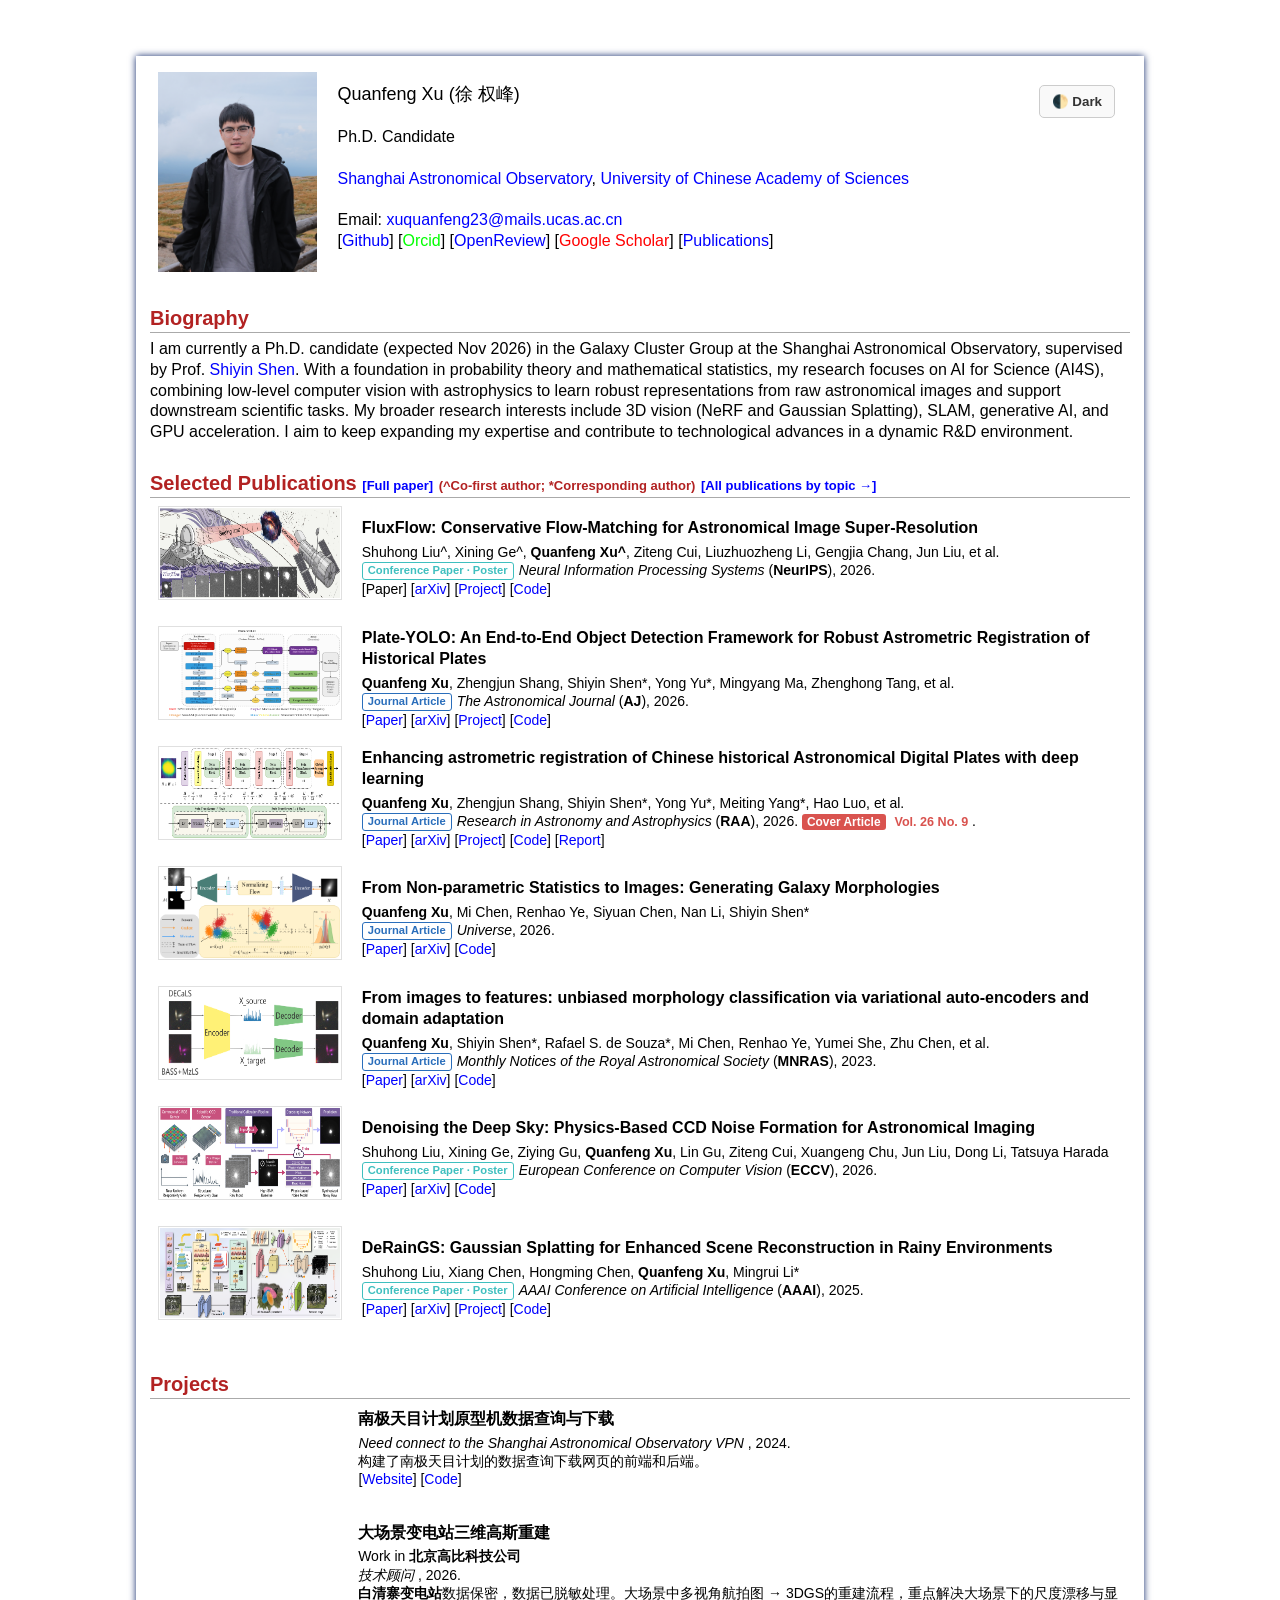
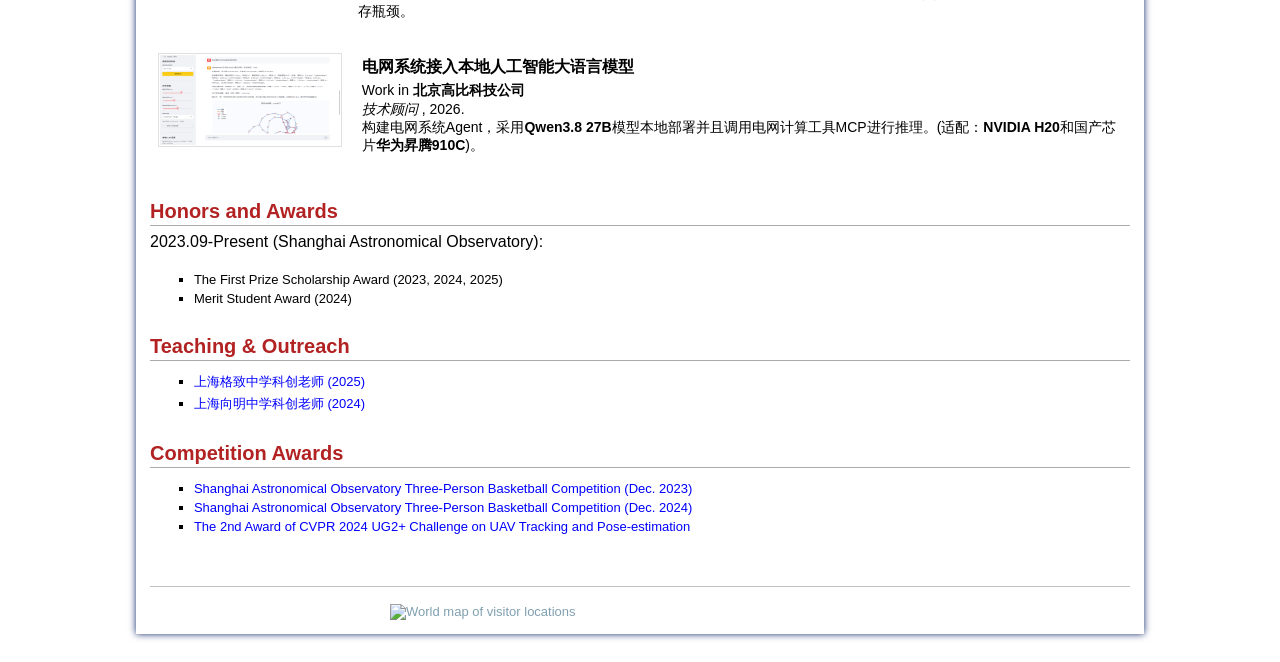
==== commit 9bc1f2b8: "Update index.html" ====
--- a/index.html
+++ b/index.html
@@ -142,7 +142,7 @@
 <p class="pub_title">From Non-parametric Statistics to Images: Generating Galaxy Morphologies</p>
 <p class="pub_author"><b>Quanfeng Xu</b>, Mi Chen, Renhao Ye, Siyuan Chen, Nan Li, Shiyin Shen*<br>
 <span class="pub-badge pub-badge-journal">Journal Article</span><i>Universe</i>, 2026.<br>
-[Paper]
+[<a href="https://doi.org/10.3390/universe12110357" target="_blank">Paper</a>]
 [<a href="https://arxiv.org/abs/2611.19211" target="_blank">arXiv</a>]
 [<a href="https://github.com/xuquanfeng/Galaxy_Flow_VAE" target="_blank">Code</a>]
 </p> </td>
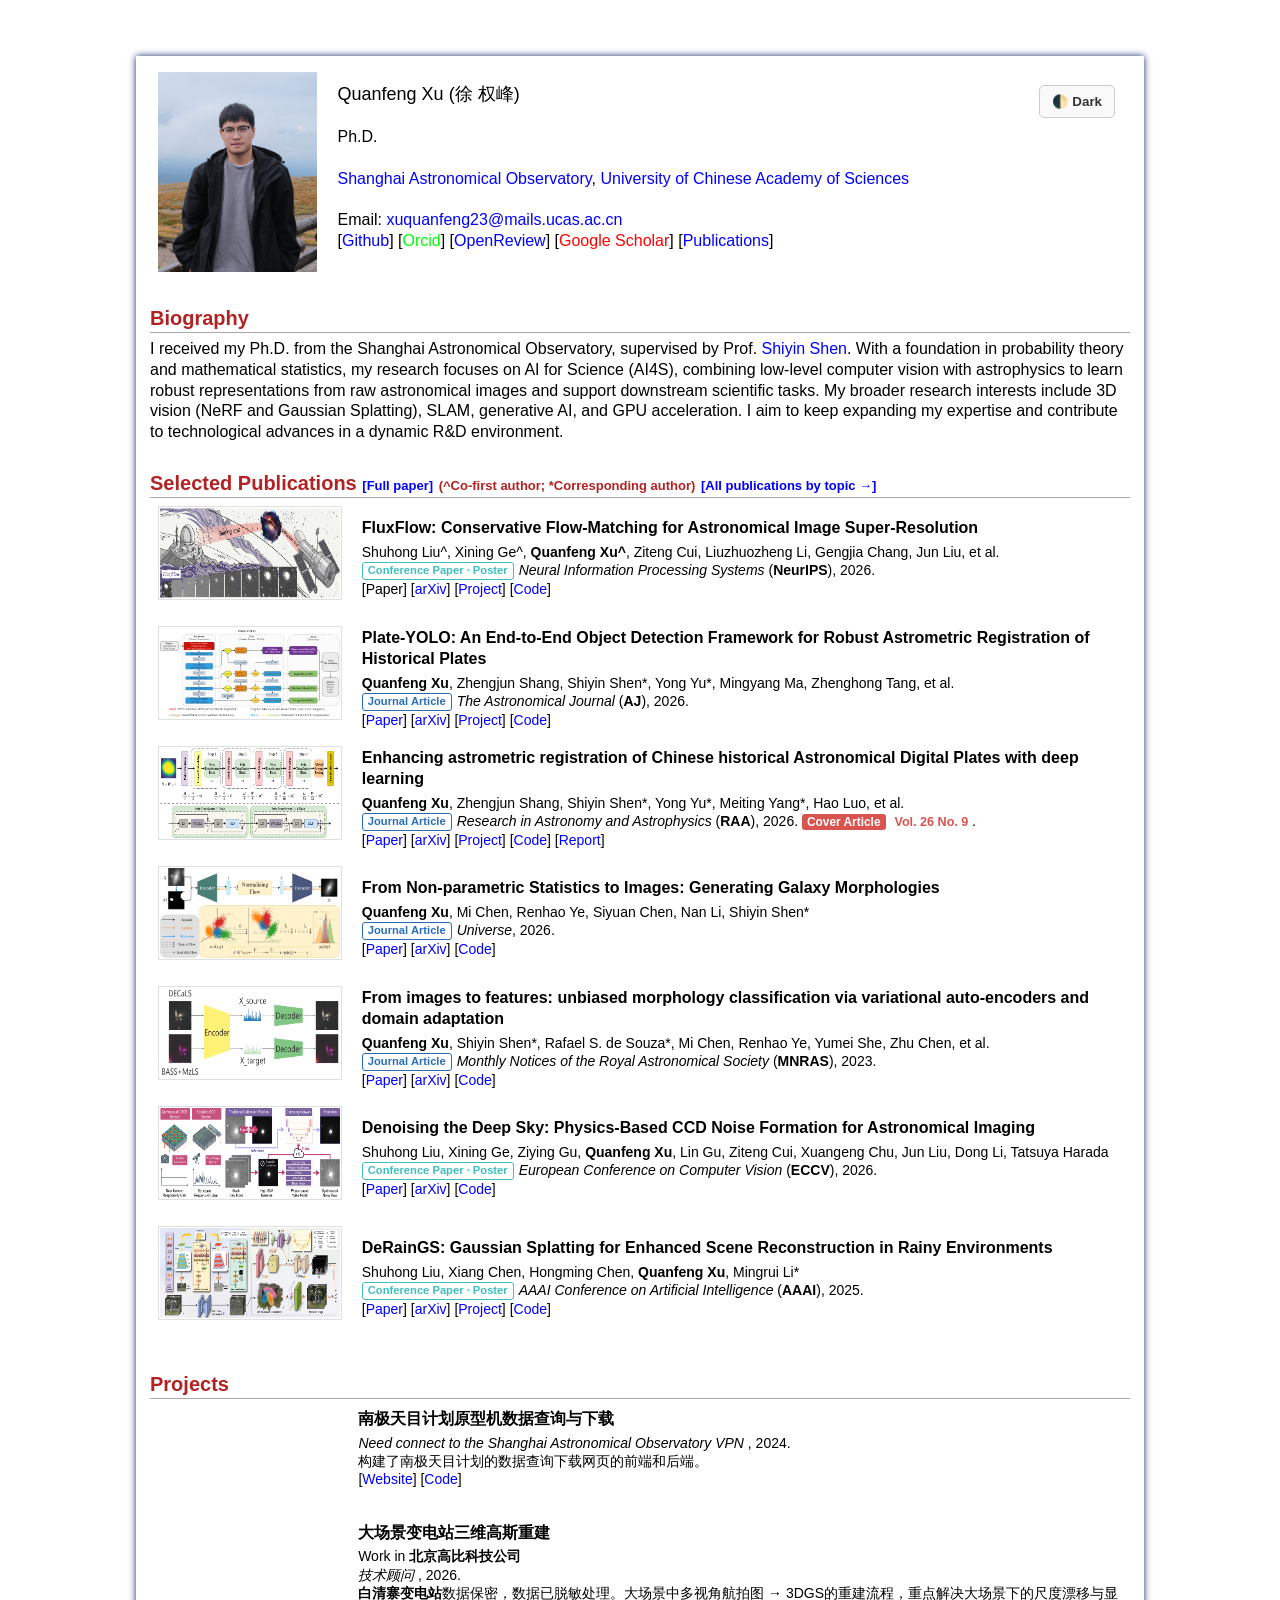
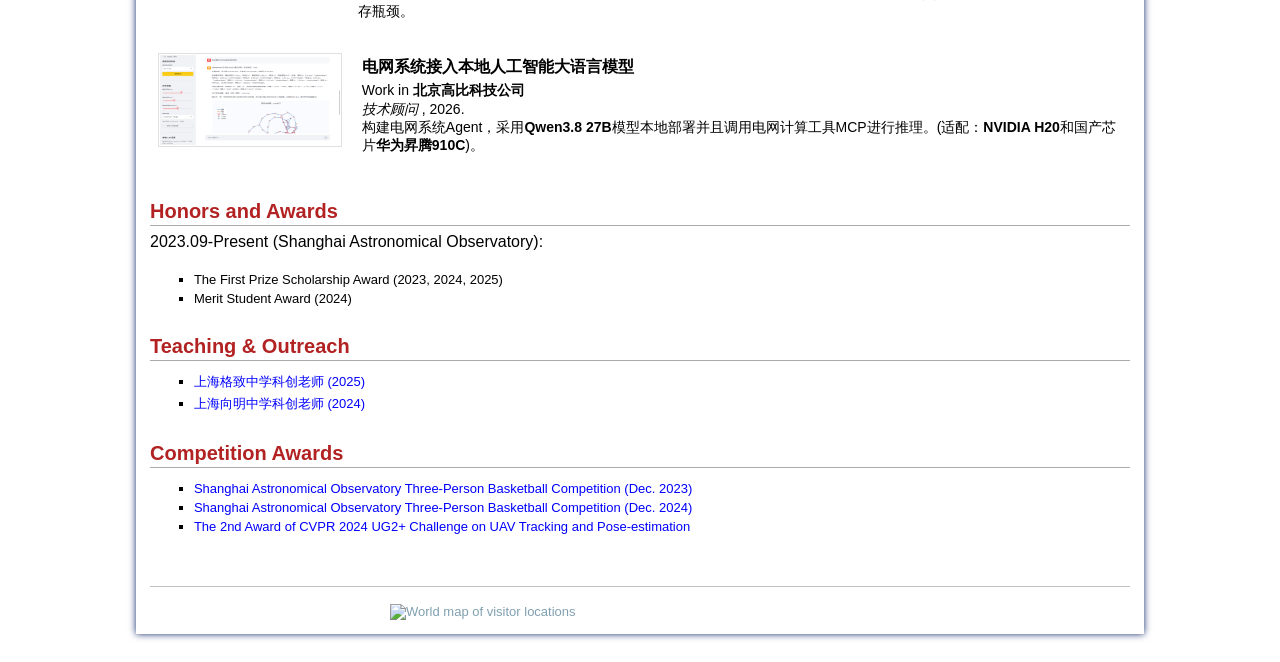
==== commit a351cfd3: "Update index.html" ====
--- a/index.html
+++ b/index.html
@@ -55,7 +55,8 @@
 <p>
 <font size="4">Quanfeng Xu (徐 权峰)</font><br />
 <br />
-Ph.D. Candidate<br />
+Ph.D.<br />
+  <!-- Candidate -->
 <br />
 <a href="http://www.shao.ac.cn/" target="_blank">Shanghai Astronomical Observatory</a>, <a href="https://english.ucas.ac.cn/" target="_blank">University of Chinese Academy of Sciences</a><br />
 <br />
@@ -72,7 +73,7 @@
 </div>
 
 <h2>Biography</h2>
-<p> I am currently a Ph.D. candidate (expected Nov 2026) in the Galaxy Cluster Group at the Shanghai Astronomical Observatory, 
+<p> I received my Ph.D. from the Shanghai Astronomical Observatory, 
     supervised by Prof. <a href="http://202.127.29.3/~shen/wiki/index.php/About_Me" target="_blank">Shiyin Shen</a>.
     <!-- I received my M.S. degree from College of Probability theory and mathematical statistics, Yunnan Minzu University, in 2023. -->
     <!-- Before that, I received my Bachelor degree from the College of Mathematics and applied mathematics, Zhejiang International Studies University, -->
